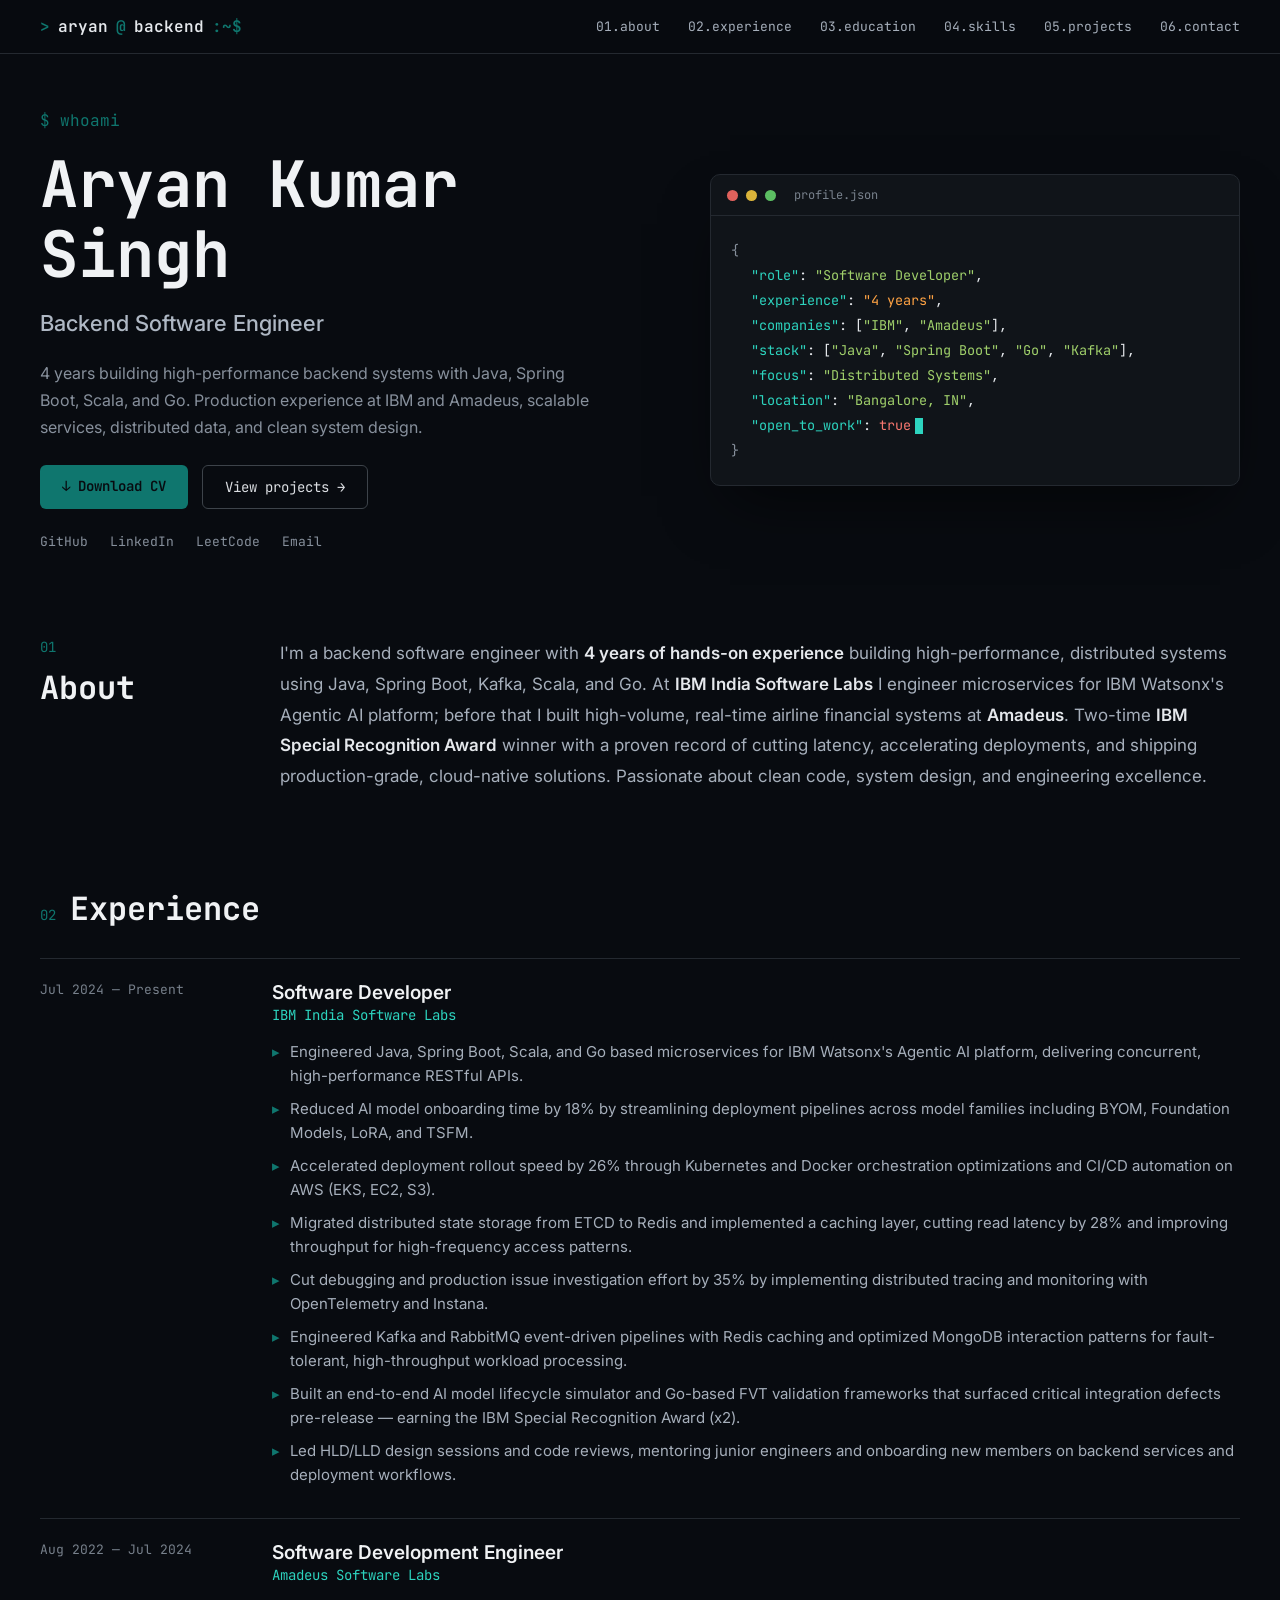
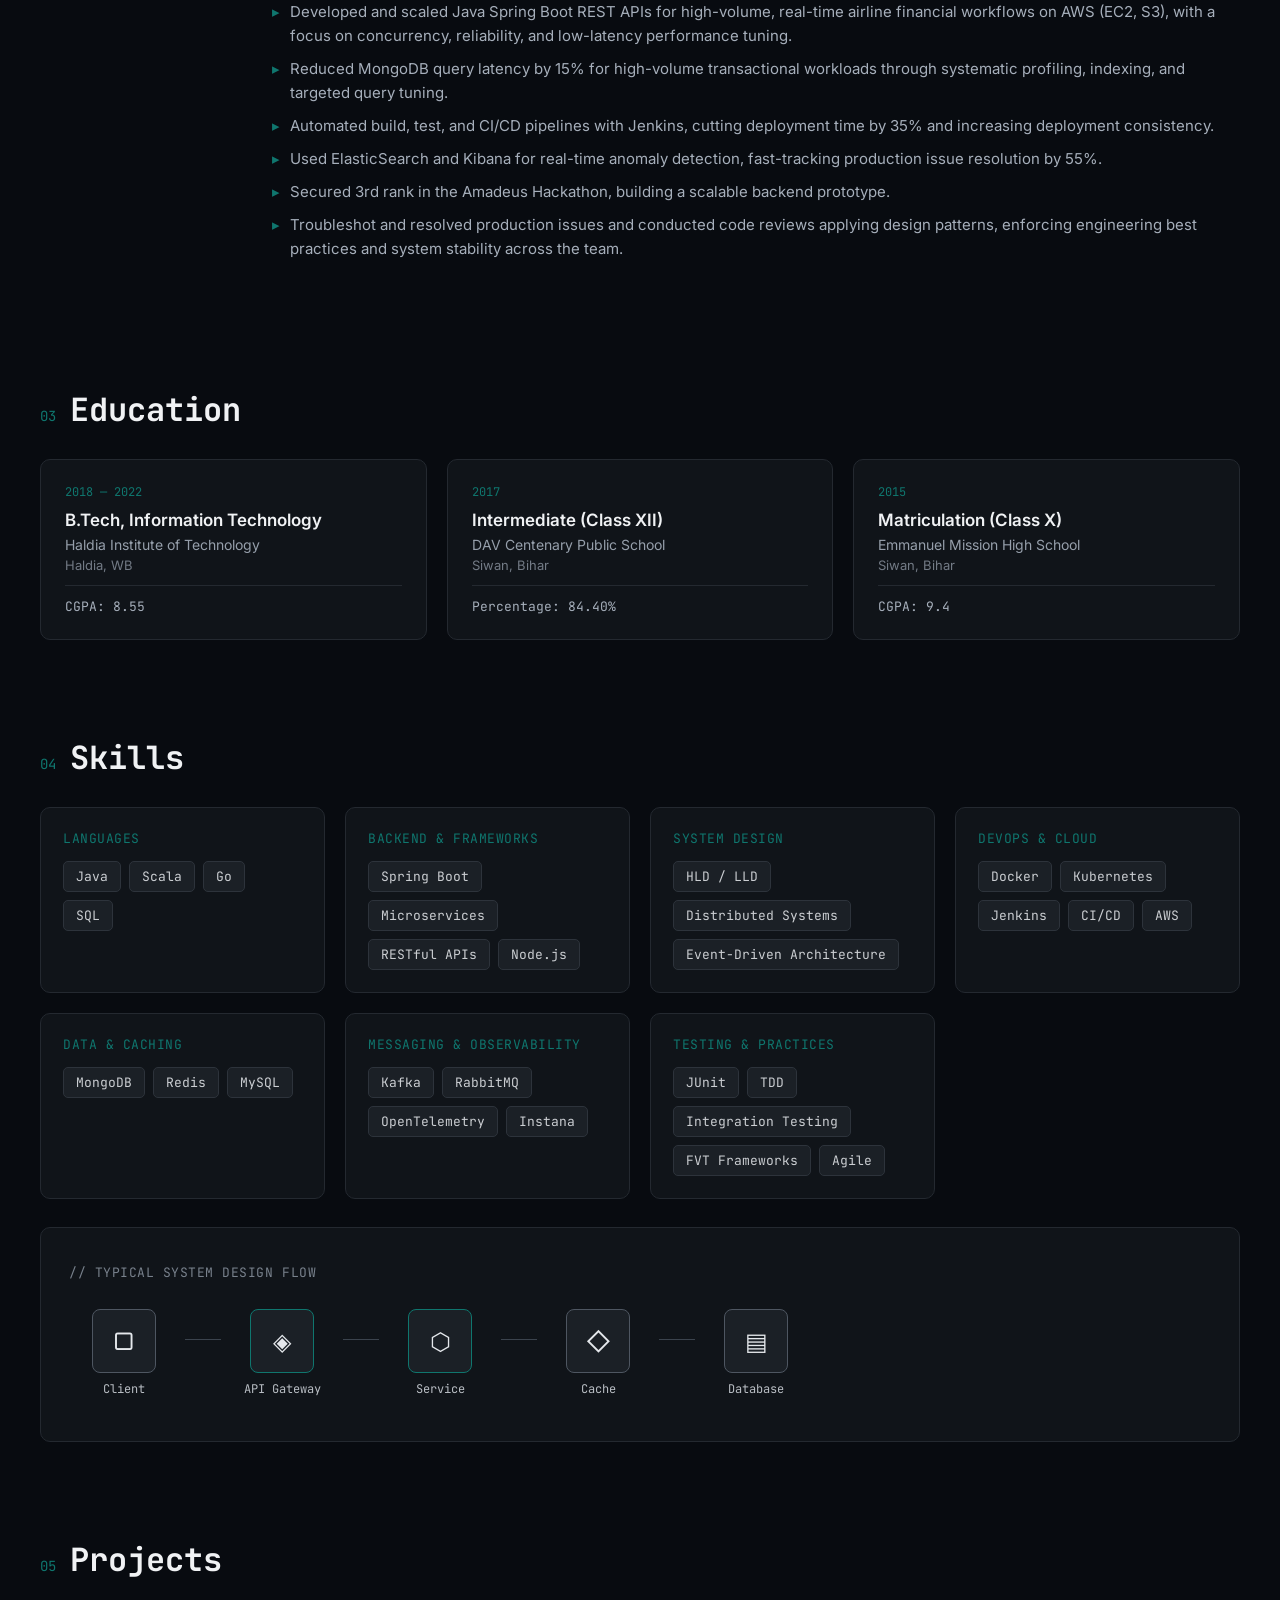
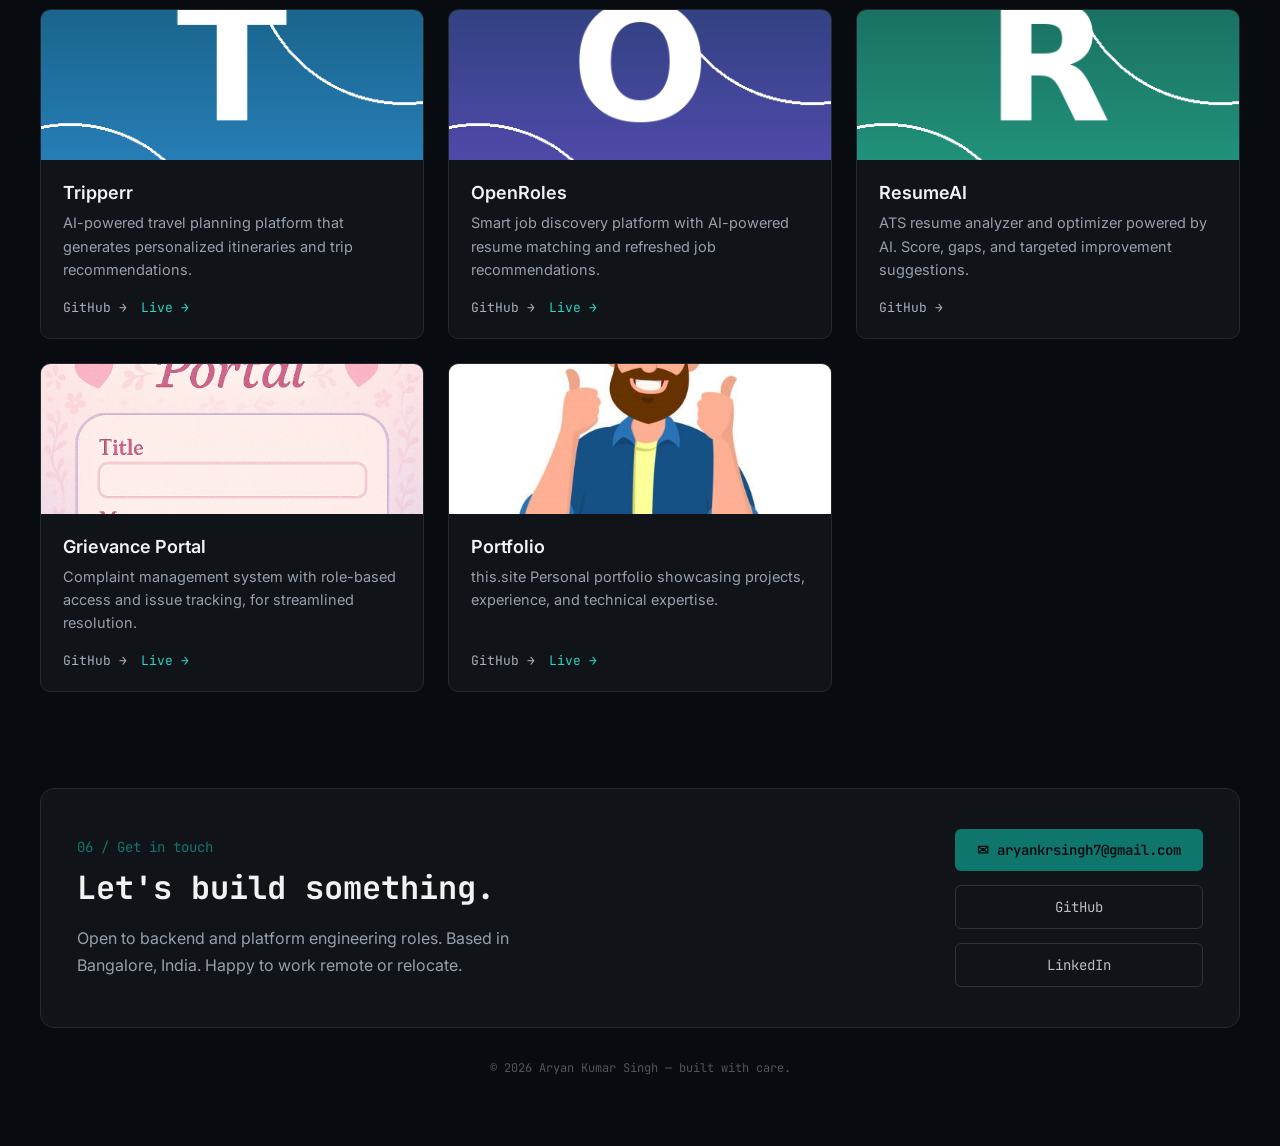
==== index.html @ 0e488a85 "fixes" ====
<!DOCTYPE html>
<html lang="en">

<head>
    <meta charset="UTF-8">
    <meta name="viewport" content="width=device-width, initial-scale=1.0">
    <title>Aryan Kumar Singh — Backend Software Engineer | Java, Go, Spring Boot | Bangalore</title>
    <meta name="description"
        content="Aryan Kumar Singh — Backend Software Engineer at IBM India Software Labs (ex-Amadeus), Bangalore. 4 years of experience building scalable microservices and distributed systems with Java, Spring Boot, Scala, Go, Kubernetes, AWS, Kafka, Redis and MongoDB.">
    <meta name="keywords"
        content="Aryan Kumar Singh, Aryan Singh, Backend Engineer, Software Developer, Java Developer, Spring Boot, Go, Scala, Microservices, Distributed Systems, Kubernetes, Docker, AWS, Kafka, Redis, MongoDB, System Design, IBM, Amadeus, Bangalore, India">
    <meta name="author" content="Aryan Kumar Singh">
    <meta name="robots" content="index, follow">
    <link rel="canonical" href="https://fiercearyan.github.io/Portfolio/">

    <!-- Open Graph -->
    <meta property="og:type" content="profile">
    <meta property="og:title" content="Aryan Kumar Singh — Backend Software Engineer">
    <meta property="og:description"
        content="Backend Engineer at IBM ISL (ex-Amadeus) • Java • Go • Spring Boot • Distributed Systems • Building scalable backend & AI-powered products.">
    <meta property="og:url" content="https://fiercearyan.github.io/Portfolio/">
    <meta property="og:image" content="https://fiercearyan.github.io/Portfolio/assets/img/profile-photo.jpg">
    <meta property="og:site_name" content="Aryan Kumar Singh — Portfolio">

    <!-- Twitter Card -->
    <meta name="twitter:card" content="summary">
    <meta name="twitter:title" content="Aryan Kumar Singh — Backend Software Engineer">
    <meta name="twitter:description"
        content="Backend Engineer at IBM ISL (ex-Amadeus) • Java • Go • Spring Boot • Distributed Systems.">
    <meta name="twitter:image" content="https://fiercearyan.github.io/Portfolio/assets/img/profile-photo.jpg">

    <!-- Structured data for recruiters / search engines -->
    <script type="application/ld+json">
    {
      "@context": "https://schema.org",
      "@type": "Person",
      "name": "Aryan Kumar Singh",
      "alternateName": "Aryan Singh",
      "url": "https://fiercearyan.github.io/Portfolio/",
      "image": "https://fiercearyan.github.io/Portfolio/assets/img/profile-photo.jpg",
      "jobTitle": "Software Developer",
      "worksFor": {
        "@type": "Organization",
        "name": "IBM India Software Labs"
      },
      "alumniOf": {
        "@type": "CollegeOrUniversity",
        "name": "Haldia Institute of Technology"
      },
      "email": "mailto:aryankrsingh7@gmail.com",
      "address": {
        "@type": "PostalAddress",
        "addressLocality": "Bangalore",
        "addressCountry": "IN"
      },
      "sameAs": [
        "https://www.linkedin.com/in/aryan-singh07/",
        "https://github.com/fiercearyan",
        "https://leetcode.com/fierce/"
      ],
      "knowsAbout": ["Java", "Spring Boot", "Scala", "Go", "Microservices", "Distributed Systems", "Kubernetes", "Docker", "AWS", "Kafka", "RabbitMQ", "Redis", "MongoDB", "System Design", "CI/CD"]
    }
    </script>

    <link rel="preconnect" href="https://fonts.googleapis.com">
    <link rel="preconnect" href="https://fonts.gstatic.com" crossorigin>
    <link href="https://fonts.googleapis.com/css2?family=JetBrains+Mono:wght@400;500;600;700&family=Inter:wght@400;500;600;700&display=swap"
        rel="stylesheet">
    <link rel="stylesheet" href="assets/css/style.css">
</head>

<body>

    <!-- NAV -->
    <nav class="nav">
        <div class="nav-logo"><span>&gt;</span>aryan<span>@</span>backend<span>:~$</span></div>
        <div class="nav-links">
            <a href="#about">01.about</a>
            <a href="#experience">02.experience</a>
            <a href="#education">03.education</a>
            <a href="#skills">04.skills</a>
            <a href="#projects">05.projects</a>
            <a href="#contact">06.contact</a>
        </div>
    </nav>

    <!-- HERO -->
    <section class="hero" id="home">
        <div class="hero-left">
            <div class="hero-prompt">$ whoami</div>
            <h1>Aryan Kumar<br>Singh</h1>
            <div class="hero-role">Backend Software Engineer</div>
            <p class="hero-blurb">
                4 years building high-performance backend systems with Java, Spring Boot, Scala, and Go.
                Production experience at IBM and Amadeus, scalable services, distributed data, and clean
                system design.
            </p>
            <div class="hero-btns">
                <a class="btn-primary" href="Aryan_Kumar_Singh_Resume.pdf" target="_blank" rel="noopener">↓ Download CV</a>
                <a class="btn-ghost" href="#projects">View projects →</a>
            </div>
            <div class="hero-socials">
                <a href="https://github.com/fiercearyan" target="_blank" rel="noopener">GitHub</a>
                <a href="https://www.linkedin.com/in/aryan-singh07/" target="_blank" rel="noopener">LinkedIn</a>
                <a href="https://leetcode.com/fierce/" target="_blank" rel="noopener">LeetCode</a>
                <a href="mailto:aryankrsingh7@gmail.com">Email</a>
            </div>
        </div>

        <div class="hero-right">
            <div class="term">
                <div class="term-bar">
                    <div class="term-dot r"></div>
                    <div class="term-dot y"></div>
                    <div class="term-dot g"></div>
                    <div class="term-file">profile.json</div>
                </div>
                <div class="term-body">
                    <div><span class="pc">{</span></div>
                    <div class="ind"><span class="pk">"role"</span>: <span class="pv">"Software Developer"</span>,</div>
                    <div class="ind"><span class="pk">"experience"</span>: <span class="pn">"4 years"</span>,</div>
                    <div class="ind"><span class="pk">"companies"</span>: [<span class="pv">"IBM"</span>, <span class="pv">"Amadeus"</span>],</div>
                    <div class="ind"><span class="pk">"stack"</span>: [<span class="pv">"Java"</span>, <span class="pv">"Spring Boot"</span>, <span class="pv">"Go"</span>, <span class="pv">"Kafka"</span>],</div>
                    <div class="ind"><span class="pk">"focus"</span>: <span class="pv">"Distributed Systems"</span>,</div>
                    <div class="ind"><span class="pk">"location"</span>: <span class="pv">"Bangalore, IN"</span>,</div>
                    <div class="ind"><span class="pk">"open_to_work"</span>: <span class="pb">true</span><span class="cursor"></span></div>
                    <div><span class="pc">}</span></div>
                </div>
            </div>
        </div>
    </section>

    <!-- ABOUT -->
    <section class="section about-wrap" id="about">
        <div class="about-label">
            <span class="section-num">01</span>
            <h2 class="section-title">About</h2>
        </div>
        <div class="about-body">
            <p>
                I'm a backend software engineer with <strong>4 years of hands-on experience</strong> building
                high-performance, distributed systems using Java, Spring Boot, Kafka, Scala, and Go. At
                <strong>IBM India Software Labs</strong> I engineer microservices for IBM Watsonx's Agentic AI
                platform; before that I built high-volume, real-time airline financial systems at
                <strong>Amadeus</strong>. Two-time <strong>IBM Special Recognition Award</strong> winner with a
                proven record of cutting latency, accelerating deployments, and shipping production-grade,
                cloud-native solutions. Passionate about clean code, system design, and engineering excellence.
            </p>
        </div>
    </section>

    <!-- EXPERIENCE -->
    <section class="section" id="experience">
        <div class="section-head">
            <div class="section-num">02</div>
            <h2 class="section-title">Experience</h2>
        </div>
        <div>
            <div class="job">
                <div class="job-period">Jul 2024 — Present</div>
                <div class="job-main">
                    <div class="job-role">Software Developer</div>
                    <div class="job-company">IBM India Software Labs</div>
                    <div class="job-bullet"><span class="tick">▸</span><span>Engineered Java, Spring Boot, Scala, and Go based microservices for IBM Watsonx's Agentic AI platform, delivering concurrent, high-performance RESTful APIs.</span></div>
                    <div class="job-bullet"><span class="tick">▸</span><span>Reduced AI model onboarding time by 18% by streamlining deployment pipelines across model families including BYOM, Foundation Models, LoRA, and TSFM.</span></div>
                    <div class="job-bullet"><span class="tick">▸</span><span>Accelerated deployment rollout speed by 26% through Kubernetes and Docker orchestration optimizations and CI/CD automation on AWS (EKS, EC2, S3).</span></div>
                    <div class="job-bullet"><span class="tick">▸</span><span>Migrated distributed state storage from ETCD to Redis and implemented a caching layer, cutting read latency by 28% and improving throughput for high-frequency access patterns.</span></div>
                    <div class="job-bullet"><span class="tick">▸</span><span>Cut debugging and production issue investigation effort by 35% by implementing distributed tracing and monitoring with OpenTelemetry and Instana.</span></div>
                    <div class="job-bullet"><span class="tick">▸</span><span>Engineered Kafka and RabbitMQ event-driven pipelines with Redis caching and optimized MongoDB interaction patterns for fault-tolerant, high-throughput workload processing.</span></div>
                    <div class="job-bullet"><span class="tick">▸</span><span>Built an end-to-end AI model lifecycle simulator and Go-based FVT validation frameworks that surfaced critical integration defects pre-release — earning the IBM Special Recognition Award (x2).</span></div>
                    <div class="job-bullet"><span class="tick">▸</span><span>Led HLD/LLD design sessions and code reviews, mentoring junior engineers and onboarding new members on backend services and deployment workflows.</span></div>
                </div>
            </div>
            <div class="job">
                <div class="job-period">Aug 2022 — Jul 2024</div>
                <div class="job-main">
                    <div class="job-role">Software Development Engineer</div>
                    <div class="job-company">Amadeus Software Labs</div>
                    <div class="job-bullet"><span class="tick">▸</span><span>Developed and scaled Java Spring Boot REST APIs for high-volume, real-time airline financial workflows on AWS (EC2, S3), with a focus on concurrency, reliability, and low-latency performance tuning.</span></div>
                    <div class="job-bullet"><span class="tick">▸</span><span>Reduced MongoDB query latency by 15% for high-volume transactional workloads through systematic profiling, indexing, and targeted query tuning.</span></div>
                    <div class="job-bullet"><span class="tick">▸</span><span>Automated build, test, and CI/CD pipelines with Jenkins, cutting deployment time by 35% and increasing deployment consistency.</span></div>
                    <div class="job-bullet"><span class="tick">▸</span><span>Used ElasticSearch and Kibana for real-time anomaly detection, fast-tracking production issue resolution by 55%.</span></div>
                    <div class="job-bullet"><span class="tick">▸</span><span>Secured 3rd rank in the Amadeus Hackathon, building a scalable backend prototype.</span></div>
                    <div class="job-bullet"><span class="tick">▸</span><span>Troubleshot and resolved production issues and conducted code reviews applying design patterns, enforcing engineering best practices and system stability across the team.</span></div>
                </div>
            </div>
        </div>
    </section>

    <!-- EDUCATION -->
    <section class="section" id="education">
        <div class="section-head">
            <div class="section-num">03</div>
            <h2 class="section-title">Education</h2>
        </div>
        <div class="edu-grid">
            <div class="edu-card">
                <div class="edu-period">2018 — 2022</div>
                <div class="edu-degree">B.Tech, Information Technology</div>
                <div class="edu-school">Haldia Institute of Technology</div>
                <div class="edu-loc">Haldia, WB</div>
                <div class="edu-detail">CGPA: 8.55</div>
            </div>
            <div class="edu-card">
                <div class="edu-period">2017</div>
                <div class="edu-degree">Intermediate (Class XII)</div>
                <div class="edu-school">DAV Centenary Public School</div>
                <div class="edu-loc">Siwan, Bihar</div>
                <div class="edu-detail">Percentage: 84.40%</div>
            </div>
            <div class="edu-card">
                <div class="edu-period">2015</div>
                <div class="edu-degree">Matriculation (Class X)</div>
                <div class="edu-school">Emmanuel Mission High School</div>
                <div class="edu-loc">Siwan, Bihar</div>
                <div class="edu-detail">CGPA: 9.4</div>
            </div>
        </div>
    </section>

    <!-- SKILLS -->
    <section class="section" id="skills">
        <div class="section-head">
            <div class="section-num">04</div>
            <h2 class="section-title">Skills</h2>
        </div>

        <div class="skill-grid">
            <div class="skill-card">
                <div class="skill-name">Languages</div>
                <div class="skill-chips">
                    <div class="chip">Java</div>
                    <div class="chip">Scala</div>
                    <div class="chip">Go</div>
                    <div class="chip">SQL</div>
                </div>
            </div>
            <div class="skill-card">
                <div class="skill-name">Backend & Frameworks</div>
                <div class="skill-chips">
                    <div class="chip">Spring Boot</div>
                    <div class="chip">Microservices</div>
                    <div class="chip">RESTful APIs</div>
                    <div class="chip">Node.js</div>
                </div>
            </div>
            <div class="skill-card">
                <div class="skill-name">System Design</div>
                <div class="skill-chips">
                    <div class="chip">HLD / LLD</div>
                    <div class="chip">Distributed Systems</div>
                    <div class="chip">Event-Driven Architecture</div>
                </div>
            </div>
            <div class="skill-card">
                <div class="skill-name">DevOps & Cloud</div>
                <div class="skill-chips">
                    <div class="chip">Docker</div>
                    <div class="chip">Kubernetes</div>
                    <div class="chip">Jenkins</div>
                    <div class="chip">CI/CD</div>
                    <div class="chip">AWS</div>
                </div>
            </div>
            <div class="skill-card">
                <div class="skill-name">Data & Caching</div>
                <div class="skill-chips">
                    <div class="chip">MongoDB</div>
                    <div class="chip">Redis</div>
                    <div class="chip">MySQL</div>
                </div>
            </div>
            <div class="skill-card">
                <div class="skill-name">Messaging & Observability</div>
                <div class="skill-chips">
                    <div class="chip">Kafka</div>
                    <div class="chip">RabbitMQ</div>
                    <div class="chip">OpenTelemetry</div>
                    <div class="chip">Instana</div>
                </div>
            </div>
            <div class="skill-card">
                <div class="skill-name">Testing & Practices</div>
                <div class="skill-chips">
                    <div class="chip">JUnit</div>
                    <div class="chip">TDD</div>
                    <div class="chip">Integration Testing</div>
                    <div class="chip">FVT Frameworks</div>
                    <div class="chip">Agile</div>
                </div>
            </div>
        </div>

        <div class="arch">
            <div class="arch-label">// typical system design flow</div>
            <div class="arch-flow">
                <div class="arch-node-wrap">
                    <div class="arch-node">
                        <div class="arch-icon">▢</div>
                        <div class="arch-node-label">Client</div>
                    </div>
                    <div class="arch-line"></div>
                </div>
                <div class="arch-node-wrap">
                    <div class="arch-node">
                        <div class="arch-icon hot">◈</div>
                        <div class="arch-node-label">API Gateway</div>
                    </div>
                    <div class="arch-line"></div>
                </div>
                <div class="arch-node-wrap">
                    <div class="arch-node">
                        <div class="arch-icon hot">⬡</div>
                        <div class="arch-node-label">Service</div>
                    </div>
                    <div class="arch-line"></div>
                </div>
                <div class="arch-node-wrap">
                    <div class="arch-node">
                        <div class="arch-icon">◇</div>
                        <div class="arch-node-label">Cache</div>
                    </div>
                    <div class="arch-line"></div>
                </div>
                <div class="arch-node-wrap">
                    <div class="arch-node">
                        <div class="arch-icon">▤</div>
                        <div class="arch-node-label">Database</div>
                    </div>
                </div>
            </div>
        </div>
    </section>

    <!-- PROJECTS -->
    <section class="section" id="projects">
        <div class="section-head">
            <div class="section-num">05</div>
            <h2 class="section-title">Projects</h2>
        </div>
        <div class="proj-grid">
            <div class="proj-card">
                <img class="proj-img" src="assets/img/tripperr.png" alt="Tripperr — AI-powered travel planner">
                <div class="proj-body">
                    <div class="proj-name">Tripperr</div>
                    <div class="proj-desc">AI-powered travel planning platform that generates personalized itineraries and trip recommendations.</div>
                    <div class="proj-links">
                        <a class="gh" href="https://github.com/Trip-perr/tripperr-backend" target="_blank" rel="noopener">GitHub →</a>
                        <a class="lv" href="https://www.tripperr.in" target="_blank" rel="noopener">Live →</a>
                    </div>
                </div>
            </div>
            <div class="proj-card">
                <img class="proj-img" src="assets/img/openroles.png" alt="OpenRoles — smart job discovery platform">
                <div class="proj-body">
                    <div class="proj-name">OpenRoles</div>
                    <div class="proj-desc">Smart job discovery platform with AI-powered resume matching and refreshed job recommendations.</div>
                    <div class="proj-links">
                        <a class="gh" href="https://github.com/fiercearyan/RefreshedJobs" target="_blank" rel="noopener">GitHub →</a>
                        <a class="lv" href="https://refreshed-jobs.vercel.app/" target="_blank" rel="noopener">Live →</a>
                    </div>
                </div>
            </div>
            <div class="proj-card">
                <img class="proj-img" src="assets/img/resumeai.png" alt="ResumeAI — ATS resume analyzer">
                <div class="proj-body">
                    <div class="proj-name">ResumeAI</div>
                    <div class="proj-desc">ATS resume analyzer and optimizer powered by AI. Score, gaps, and targeted improvement suggestions.</div>
                    <div class="proj-links">
                        <a class="gh" href="https://github.com/fiercearyan/ResumeAI" target="_blank" rel="noopener">GitHub →</a>
                    </div>
                </div>
            </div>
            <div class="proj-card">
                <img class="proj-img" src="assets/img/gp.png" alt="Grievance Portal — complaint management system">
                <div class="proj-body">
                    <div class="proj-name">Grievance Portal</div>
                    <div class="proj-desc">Complaint management system with role-based access and issue tracking, for streamlined resolution.</div>
                    <div class="proj-links">
                        <a class="gh" href="https://github.com/fiercearyan/grievance-portal" target="_blank" rel="noopener">GitHub →</a>
                        <a class="lv" href="https://fiercearyan.github.io/grievance-portal/" target="_blank" rel="noopener">Live →</a>
                    </div>
                </div>
            </div>
            <div class="proj-card">
                <img class="proj-img" src="assets/img/man.jpg" alt="Portfolio website of Aryan Kumar Singh">
                <div class="proj-body">
                    <div class="proj-name">Portfolio</div>
                    <div class="proj-desc">this.site Personal portfolio showcasing projects, experience, and technical expertise.</div>
                    <div class="proj-links">
                        <a class="gh" href="https://github.com/fiercearyan/Portfolio" target="_blank" rel="noopener">GitHub →</a>
                        <a class="lv" href="https://fiercearyan.github.io/Portfolio/" target="_blank" rel="noopener">Live →</a>
                    </div>
                </div>
            </div>
        </div>
    </section>

    <!-- CONTACT -->
    <section class="section" id="contact" style="padding-bottom: 70px;">
        <div class="contact-card">
            <div class="contact-left">
                <div class="contact-kicker">06 / Get in touch</div>
                <h2 class="contact-title">Let's build something.</h2>
                <p class="contact-blurb">Open to backend and platform engineering roles. Based in Bangalore,
                    India. Happy to work remote or relocate.</p>
            </div>
            <div class="contact-actions">
                <button class="btn-primary" id="copy-email" type="button">✉ aryankrsingh7@gmail.com</button>
                <a href="https://github.com/fiercearyan" target="_blank" rel="noopener">GitHub</a>
                <a href="https://www.linkedin.com/in/aryan-singh07/" target="_blank" rel="noopener">LinkedIn</a>
            </div>
        </div>
        <div class="footer">© 2026 Aryan Kumar Singh — built with care.</div>
    </section>

    <script src="assets/js/script.js"></script>
</body>

</html>
---- assets/css/style.css ----
/* ============================================================
   Aryan Kumar Singh — Portfolio
   Terminal-inspired dark theme (converted from Claude Design)
   ============================================================ */

:root {
  --accent: #0f766e;
  --accent-bright: #2dd4bf;
  --accent-dim: #0d3d38;
  --bg: oklch(15% 0.012 255);
  --bg-card: oklch(19% 0.012 255);
  --bg-chip: oklch(24% 0.014 255);
  --border: oklch(28% 0.014 255);
  --border-light: oklch(32% 0.016 255);
  --text-hi: oklch(96% 0.004 255);
  --text: oklch(93% 0.006 255);
  --text-mid: oklch(75% 0.02 255);
  --text-low: oklch(65% 0.02 255);
  --text-dim: oklch(60% 0.02 255);
  --mono: 'JetBrains Mono', monospace;
  --sans: 'Inter', sans-serif;
}

* { box-sizing: border-box; }

html { scroll-behavior: smooth; }

body {
  margin: 0;
  background: var(--bg);
  color: var(--text);
  font-family: var(--sans);
  min-height: 100vh;
}

::selection { background: oklch(70% 0.02 255 / 0.3); color: oklch(97% 0.01 255); }

@keyframes blink { 0%, 49% { opacity: 1; } 50%, 100% { opacity: 0; } }
@keyframes fadeUp { from { opacity: 0; transform: translateY(14px); } to { opacity: 1; transform: translateY(0); } }

a { color: inherit; }

/* ---------- NAV ---------- */
.nav {
  position: sticky; top: 0; z-index: 50;
  display: flex; align-items: center; justify-content: space-between;
  padding: 16px 40px;
  background: oklch(15% 0.012 255 / 0.85);
  backdrop-filter: blur(10px);
  border-bottom: 1px solid var(--border);
  flex-wrap: wrap; gap: 12px;
}
.nav-logo {
  font-family: var(--mono); font-size: 16px; font-weight: 600;
  color: var(--text); display: flex; align-items: center; gap: 8px;
}
.nav-logo span { color: var(--accent); }
.nav-links { display: flex; gap: 28px; flex-wrap: wrap; font-family: var(--mono); font-size: 13px; }
.nav-links a { color: var(--text-mid); text-decoration: none; transition: color 0.15s; }
.nav-links a:hover { color: var(--accent-bright); }
/* ---------- LAYOUT ---------- */
.section { max-width: 1280px; margin: 0 auto; padding: 48px 40px; }
.section-head { display: flex; align-items: baseline; gap: 14px; margin-bottom: 28px; }
.section-num { font-family: var(--mono); color: var(--accent); font-size: 14px; }
.section-title { font-family: var(--mono); font-size: 32px; margin: 0; color: var(--text-hi); }

/* ---------- HERO ---------- */
.hero {
  display: flex; align-items: center;
  padding: 56px 40px 40px 40px; max-width: 1280px; margin: 0 auto;
  gap: 40px; flex-wrap: wrap;
}
.hero-left { flex: 1 1 520px; min-width: 320px; }
.hero-prompt { font-family: var(--mono); color: var(--accent); font-size: 16px; margin-bottom: 18px; }
.hero h1 {
  font-family: var(--mono); font-size: clamp(36px, 5vw, 64px);
  font-weight: 700; line-height: 1.1; margin: 0 0 20px 0; color: var(--text-hi);
}
.hero-role { font-size: 22px; color: oklch(78% 0.02 255); margin-bottom: 24px; font-weight: 500; }
.hero-blurb { font-size: 16px; line-height: 1.7; color: var(--text-low); max-width: 560px; margin: 0 0 24px 0; }
.hero-btns { display: flex; gap: 14px; flex-wrap: wrap; }
.btn-primary {
  font-family: var(--mono); font-size: 14px;
  background: var(--accent); color: var(--bg);
  padding: 12px 22px; border-radius: 6px; text-decoration: none; font-weight: 600;
  border: none; cursor: pointer; transition: background 0.15s;
}
.btn-primary:hover { background: var(--accent-bright); }
.btn-ghost {
  font-family: var(--mono); font-size: 14px;
  border: 1px solid oklch(38% 0.014 255); color: oklch(90% 0.006 255);
  padding: 12px 22px; border-radius: 6px; text-decoration: none;
  transition: border-color 0.15s, color 0.15s;
}
.btn-ghost:hover { border-color: var(--accent); color: var(--accent-bright); }
.hero-socials { display: flex; gap: 22px; margin-top: 24px; font-family: var(--mono); font-size: 13px; }
.hero-socials a { color: var(--text-low); text-decoration: none; transition: color 0.15s; }
.hero-socials a:hover { color: var(--accent-bright); }

/* terminal card */
.hero-right { flex: 1 1 420px; min-width: 320px; }
.term {
  background: var(--bg-card); border: 1px solid var(--border);
  border-radius: 10px; overflow: hidden;
  box-shadow: 0 30px 60px -20px oklch(0% 0 0 / 0.6);
}
.term-bar {
  display: flex; align-items: center; gap: 8px;
  padding: 12px 16px; border-bottom: 1px solid var(--border);
}
.term-dot { width: 11px; height: 11px; border-radius: 50%; }
.term-dot.r { background: oklch(65% 0.16 25); }
.term-dot.y { background: oklch(78% 0.14 90); }
.term-dot.g { background: oklch(72% 0.16 145); }
.term-file { margin-left: 10px; font-family: var(--mono); font-size: 12px; color: var(--text-dim); }
.term-body { padding: 22px 20px; font-family: var(--mono); font-size: 13.5px; line-height: 1.85; }
.term-body .ind { padding-left: 20px; }
.term-body .pk { color: var(--accent-bright); }
.term-body .pv { color: oklch(80% 0.14 130); }
.term-body .pn { color: oklch(80% 0.16 60); }
.term-body .pb { color: oklch(72% 0.16 25); }
.term-body .pc { color: var(--text-low); }
.cursor {
  display: inline-block; width: 8px; height: 16px;
  background: var(--accent-bright); margin-left: 4px; vertical-align: middle;
  animation: blink 1s step-end infinite;
}

/* ---------- ABOUT ---------- */
.about-wrap { display: flex; gap: 40px; flex-wrap: wrap; align-items: flex-start; }
.about-label { flex: 0 0 200px; }
.about-label .section-num { margin-bottom: 10px; display: block; }
.about-body { flex: 1 1 560px; display: flex; gap: 36px; flex-wrap: wrap; }
.about-body p { font-size: 17px; line-height: 1.8; color: var(--text-mid); margin: 0; flex: 1 1 320px; min-width: 280px; }
.about-body strong { color: var(--text); font-weight: 600; }

/* ---------- EXPERIENCE ---------- */
.job {
  display: flex; gap: 32px; padding: 22px 0;
  border-top: 1px solid var(--border); flex-wrap: wrap;
}
.job-period { flex: 0 0 200px; font-family: var(--mono); font-size: 13px; color: var(--text-dim); }
.job-main { flex: 1 1 480px; min-width: 280px; }
.job-role { font-size: 19px; font-weight: 600; color: var(--text-hi); margin-bottom: 2px; }
.job-company { font-family: var(--mono); font-size: 14px; color: var(--accent-bright); margin-bottom: 16px; }
.job-bullet { display: flex; gap: 10px; margin-bottom: 9px; font-size: 15px; line-height: 1.6; color: var(--text-mid); }
.job-bullet .tick { color: var(--accent); flex-shrink: 0; }

/* ---------- EDUCATION ---------- */
.edu-grid { display: grid; grid-template-columns: repeat(auto-fit, minmax(260px, 1fr)); gap: 20px; }
.edu-card { background: var(--bg-card); border: 1px solid var(--border); border-radius: 10px; padding: 24px; }
.edu-period { font-family: var(--mono); font-size: 12px; color: var(--accent); margin-bottom: 10px; }
.edu-degree { font-size: 17px; font-weight: 600; color: var(--text-hi); margin-bottom: 6px; }
.edu-school { font-size: 14px; color: oklch(70% 0.02 255); margin-bottom: 4px; }
.edu-loc { font-size: 13px; color: oklch(58% 0.02 255); margin-bottom: 12px; }
.edu-detail {
  font-family: var(--mono); font-size: 13px; color: var(--text-mid);
  border-top: 1px solid var(--border); padding-top: 12px;
}

/* ---------- SKILLS ---------- */
.skill-grid { display: grid; grid-template-columns: repeat(auto-fit, minmax(260px, 1fr)); gap: 20px; margin-bottom: 28px; }
.skill-card { background: var(--bg-card); border: 1px solid var(--border); border-radius: 10px; padding: 22px; }
.skill-name {
  font-family: var(--mono); font-size: 13px; color: var(--accent);
  margin-bottom: 14px; text-transform: uppercase; letter-spacing: 0.04em;
}
.skill-chips { display: flex; flex-wrap: wrap; gap: 8px; }
.chip {
  font-family: var(--mono); font-size: 13px; color: oklch(85% 0.006 255);
  background: var(--bg-chip); border: 1px solid var(--border-light);
  padding: 6px 12px; border-radius: 5px;
}

/* architecture flow */
.arch { background: var(--bg-card); border: 1px solid var(--border); border-radius: 10px; padding: 36px 28px; }
.arch-label {
  font-family: var(--mono); font-size: 13px; color: var(--text-dim);
  margin-bottom: 28px; text-transform: uppercase; letter-spacing: 0.04em;
}
.arch-flow { display: flex; align-items: center; gap: 0; overflow-x: auto; padding-bottom: 8px; }
.arch-node-wrap { display: flex; align-items: center; flex-shrink: 0; }
.arch-node { display: flex; flex-direction: column; align-items: center; gap: 8px; min-width: 110px; }
.arch-icon {
  width: 64px; height: 64px; border-radius: 8px;
  background: var(--bg-chip); border: 1.5px solid oklch(45% 0.02 255);
  display: flex; align-items: center; justify-content: center; font-size: 24px;
}
.arch-icon.hot { border-color: var(--accent); }
.arch-node-label { font-family: var(--mono); font-size: 12px; color: oklch(80% 0.01 255); text-align: center; }
.arch-line { width: 36px; height: 1.5px; background: oklch(38% 0.02 255); margin: 0 6px 28px 6px; flex-shrink: 0; }

/* ---------- PROJECTS ---------- */
.proj-grid { display: grid; grid-template-columns: repeat(auto-fit, minmax(300px, 1fr)); gap: 24px; }
.proj-card {
  background: var(--bg-card); border: 1px solid var(--border);
  border-radius: 10px; overflow: hidden; display: flex; flex-direction: column;
  transition: border-color 0.15s, transform 0.15s;
}
.proj-card:hover { border-color: var(--accent-dim); transform: translateY(-3px); }
.proj-img { height: 150px; width: 100%; object-fit: cover; display: block; background: var(--bg-chip); }
.proj-body { padding: 22px; display: flex; flex-direction: column; flex: 1; }
.proj-name { font-size: 18px; font-weight: 600; color: var(--text-hi); margin-bottom: 8px; }
.proj-desc { font-size: 14.5px; color: oklch(70% 0.02 255); line-height: 1.6; margin-bottom: 18px; flex: 1; }
.proj-links { display: flex; gap: 14px; font-family: var(--mono); font-size: 13px; }
.proj-links a { text-decoration: none; transition: color 0.15s; }
.proj-links a.gh { color: var(--text-mid); }
.proj-links a.gh:hover { color: var(--accent-bright); }
.proj-links a.lv { color: var(--accent-bright); }
.proj-links a.lv:hover { color: oklch(80% 0.14 255); }

/* ---------- CONTACT ---------- */
.contact-card {
  background: var(--bg-card); border: 1px solid var(--border);
  border-radius: 14px; padding: 40px 36px;
  display: flex; justify-content: space-between; align-items: center;
  gap: 40px; flex-wrap: wrap;
}
.contact-left { flex: 1 1 380px; }
.contact-kicker { font-family: var(--mono); color: var(--accent); font-size: 14px; margin-bottom: 10px; }
.contact-title { font-family: var(--mono); font-size: 32px; margin: 0 0 16px 0; color: var(--text-hi); }
.contact-blurb { font-size: 16px; color: oklch(70% 0.02 255); line-height: 1.7; margin: 0; max-width: 440px; }
.contact-actions { display: flex; flex-direction: column; gap: 14px; font-family: var(--mono); font-size: 14px; }
.contact-actions .btn-primary { text-align: left; font-size: 14px; }
.contact-actions a {
  color: oklch(80% 0.01 255); text-decoration: none;
  border: 1px solid var(--border-light); padding: 12px 26px;
  border-radius: 6px; text-align: center;
  transition: border-color 0.15s, color 0.15s;
}
.contact-actions a:hover { border-color: var(--accent); color: var(--accent-bright); }

.footer {
  text-align: center; font-family: var(--mono); font-size: 12px;
  color: oklch(45% 0.014 255); margin-top: 32px;
}

/* ---------- RESPONSIVE ---------- */
@media (max-width: 720px) {
  .nav { padding: 14px 20px; }
  .nav-links { gap: 16px; }
  .section, .hero { padding-left: 20px; padding-right: 20px; }
  .section { padding-top: 36px; padding-bottom: 36px; }
  .job-period { flex-basis: auto; }
  .about-label { flex-basis: auto; }
  .contact-card { padding: 40px 24px; }
}
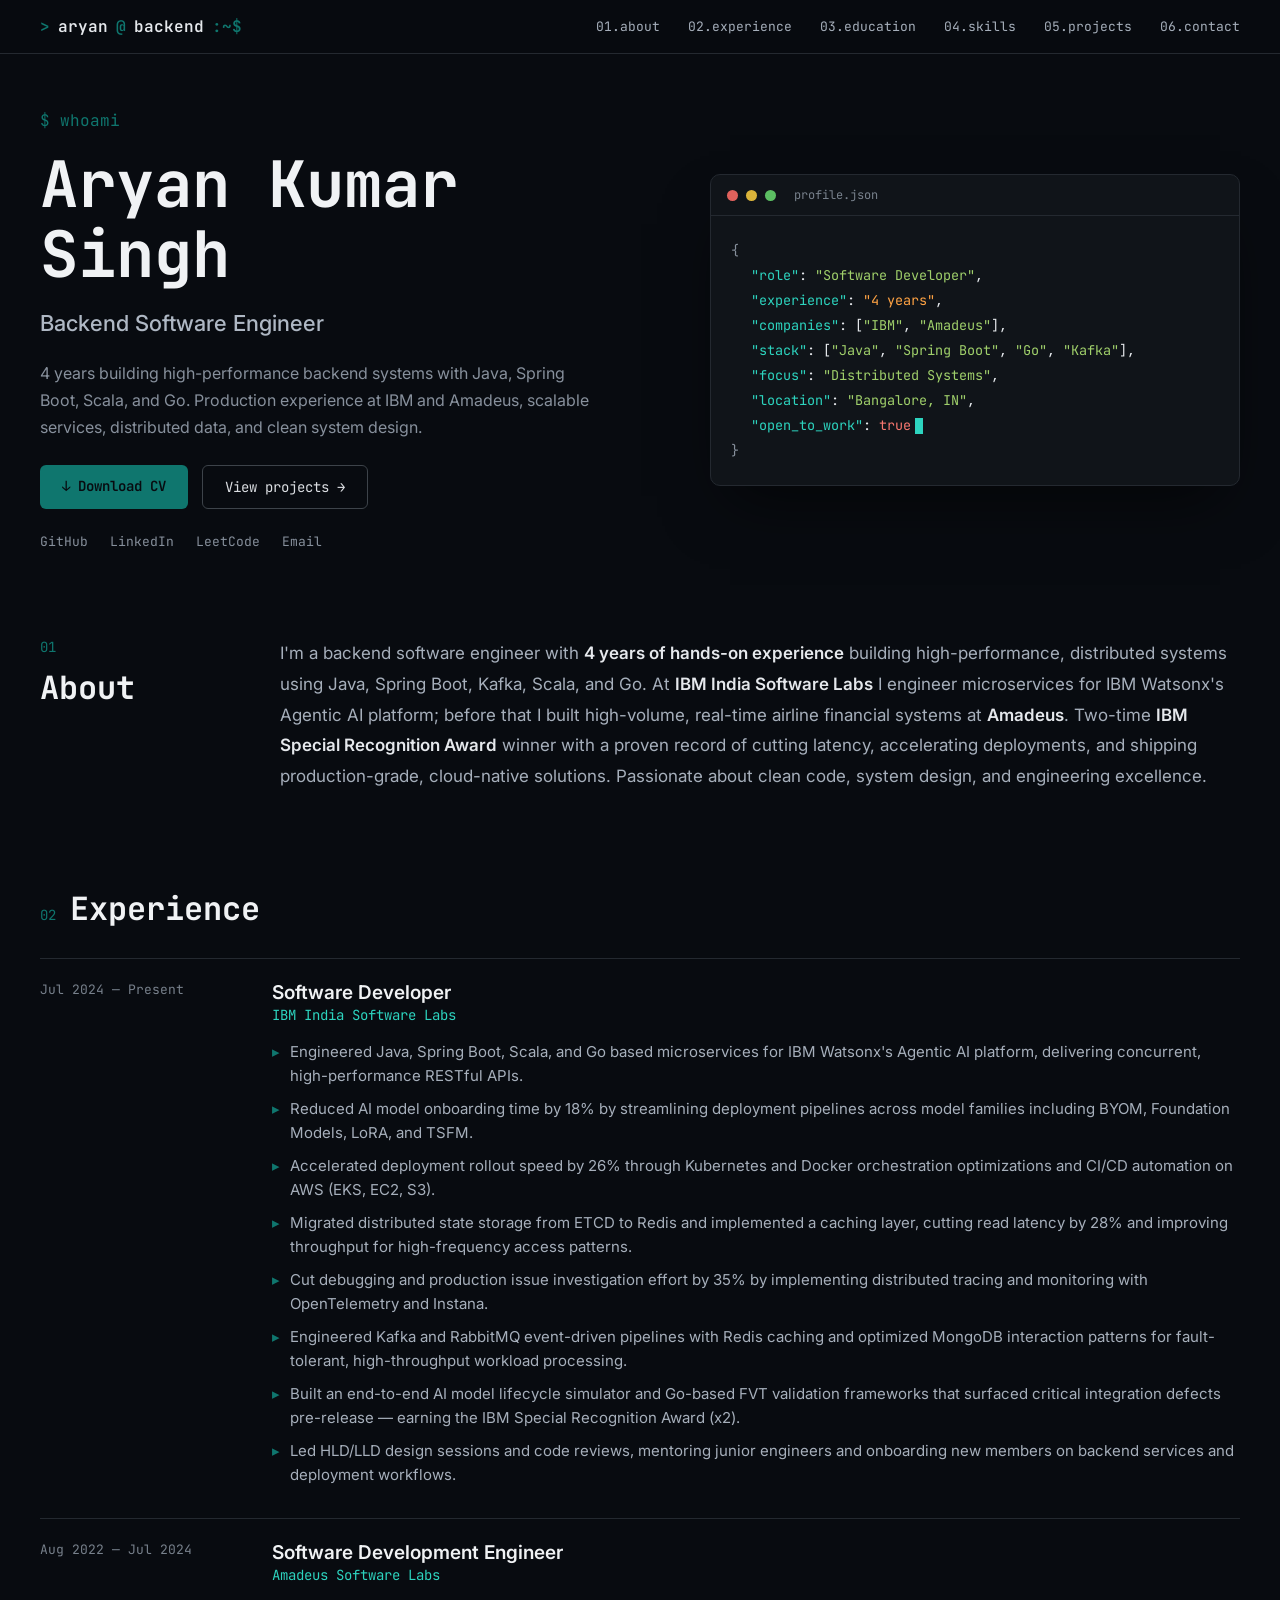
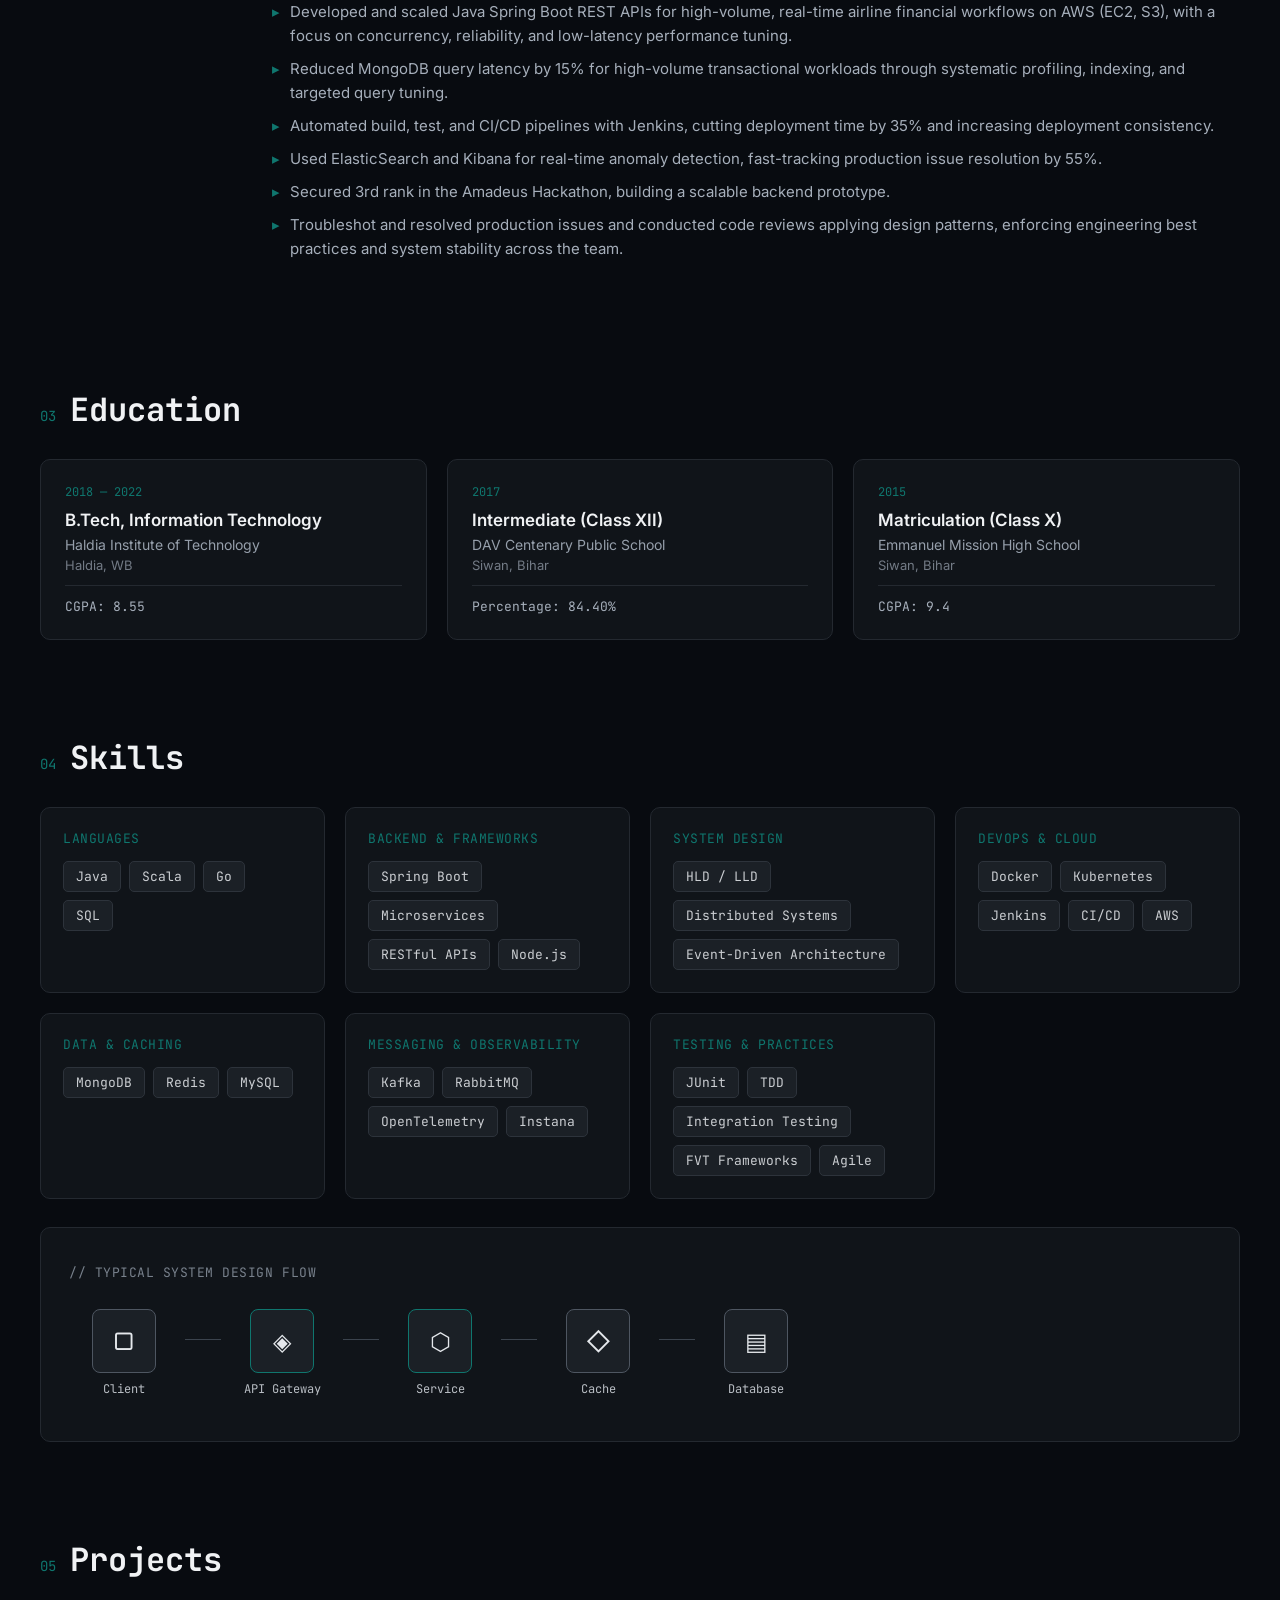
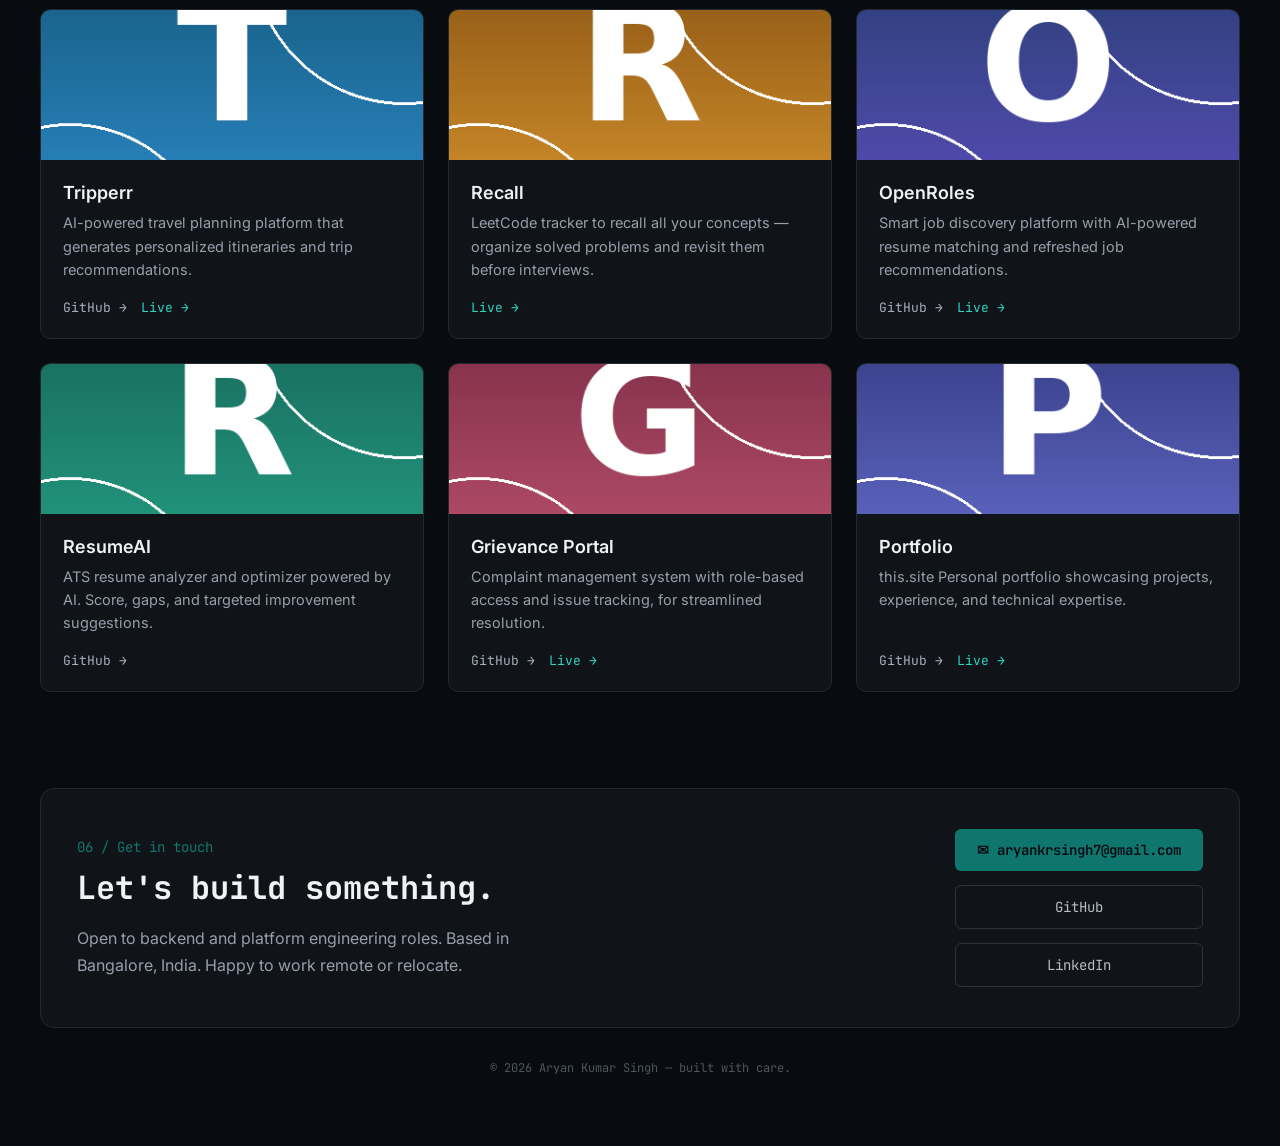
==== commit f901f1cd: "Projects: add Recall (LeetCode tracker); default branded tiles for Grievance Portal & Portfolio" ====
--- a/index.html
+++ b/index.html
@@ -351,6 +351,16 @@
                 </div>
             </div>
             <div class="proj-card">
+                <img class="proj-img" src="assets/img/recall.png" alt="Recall — LeetCode tracker">
+                <div class="proj-body">
+                    <div class="proj-name">Recall</div>
+                    <div class="proj-desc">LeetCode tracker to recall all your concepts — organize solved problems and revisit them before interviews.</div>
+                    <div class="proj-links">
+                        <a class="lv" href="https://leetcode-tracker-mauve.vercel.app/dashboard/questions" target="_blank" rel="noopener">Live →</a>
+                    </div>
+                </div>
+            </div>
+            <div class="proj-card">
                 <img class="proj-img" src="assets/img/openroles.png" alt="OpenRoles — smart job discovery platform">
                 <div class="proj-body">
                     <div class="proj-name">OpenRoles</div>
@@ -372,7 +382,7 @@
                 </div>
             </div>
             <div class="proj-card">
-                <img class="proj-img" src="assets/img/gp.png" alt="Grievance Portal — complaint management system">
+                <img class="proj-img" src="assets/img/grievance.png" alt="Grievance Portal — complaint management system">
                 <div class="proj-body">
                     <div class="proj-name">Grievance Portal</div>
                     <div class="proj-desc">Complaint management system with role-based access and issue tracking, for streamlined resolution.</div>
@@ -383,7 +393,7 @@
                 </div>
             </div>
             <div class="proj-card">
-                <img class="proj-img" src="assets/img/man.jpg" alt="Portfolio website of Aryan Kumar Singh">
+                <img class="proj-img" src="assets/img/portfolio.png" alt="Portfolio website of Aryan Kumar Singh">
                 <div class="proj-body">
                     <div class="proj-name">Portfolio</div>
                     <div class="proj-desc">this.site Personal portfolio showcasing projects, experience, and technical expertise.</div>
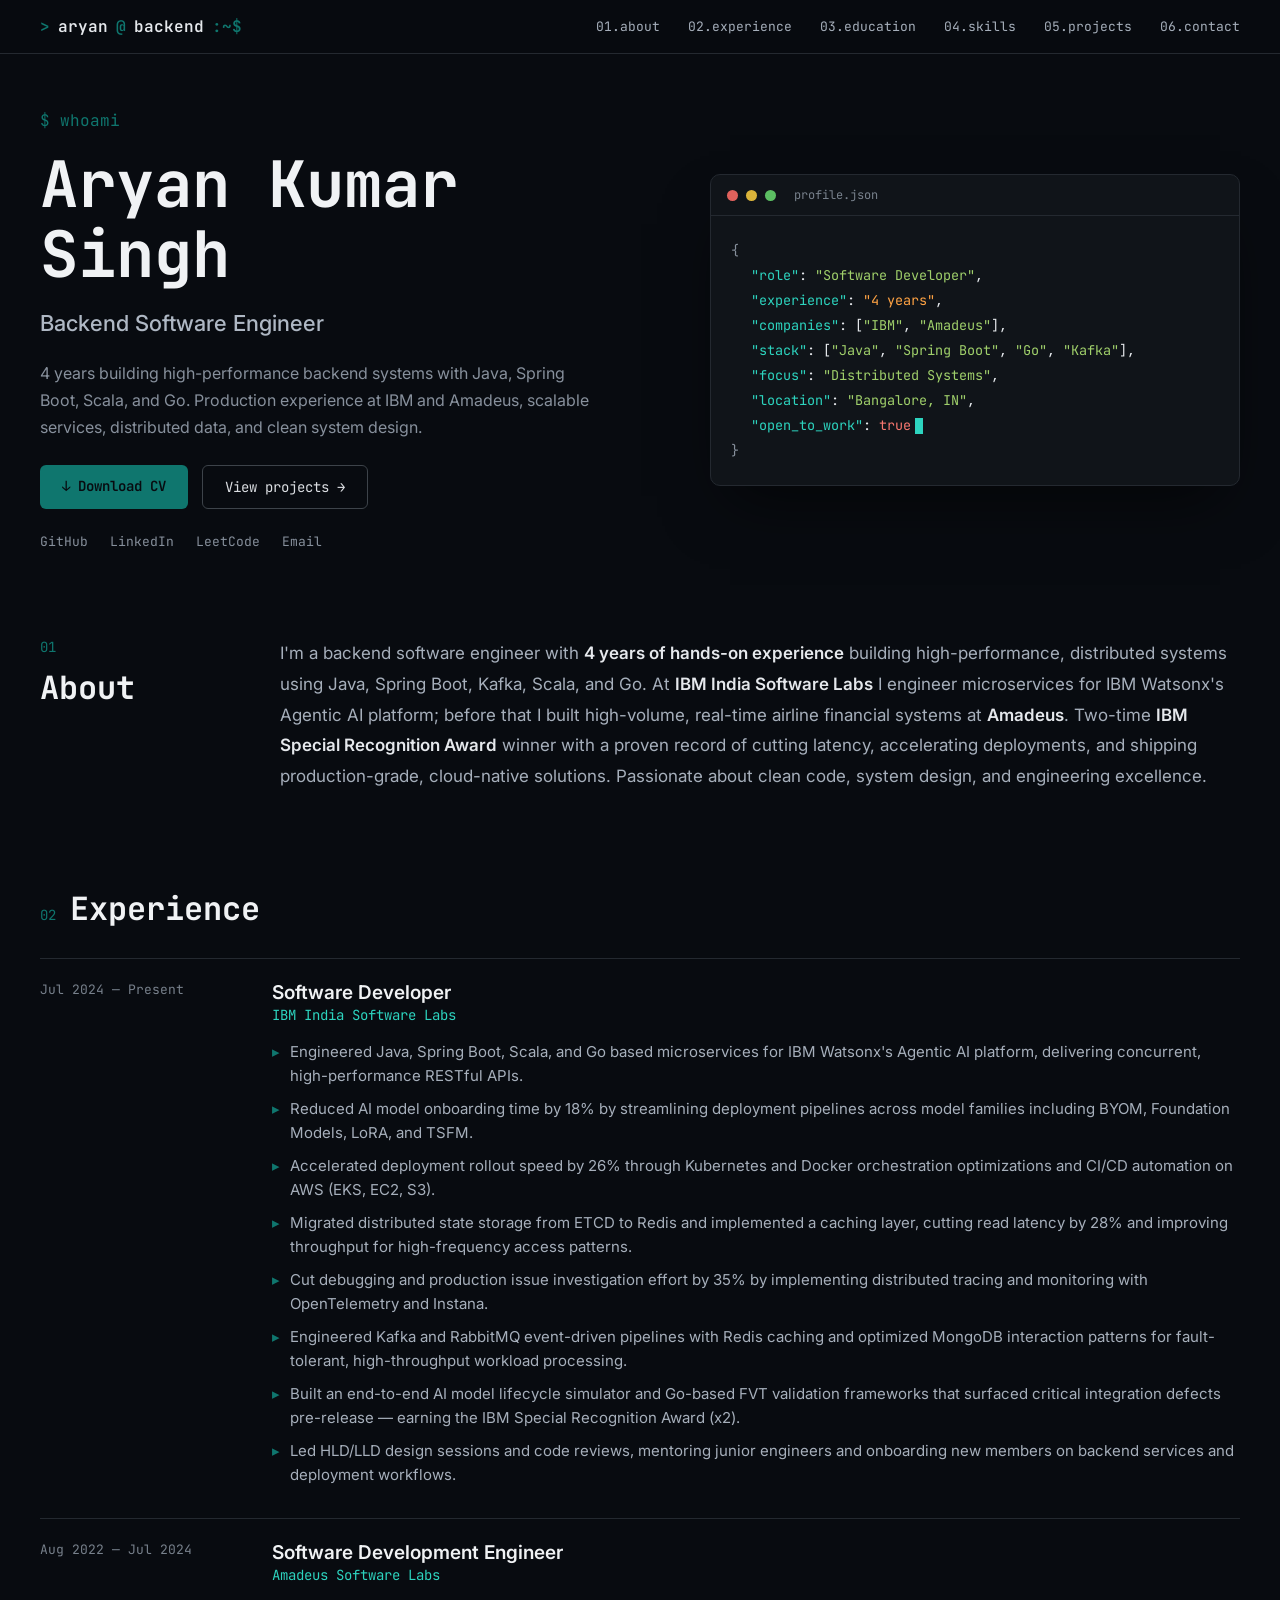
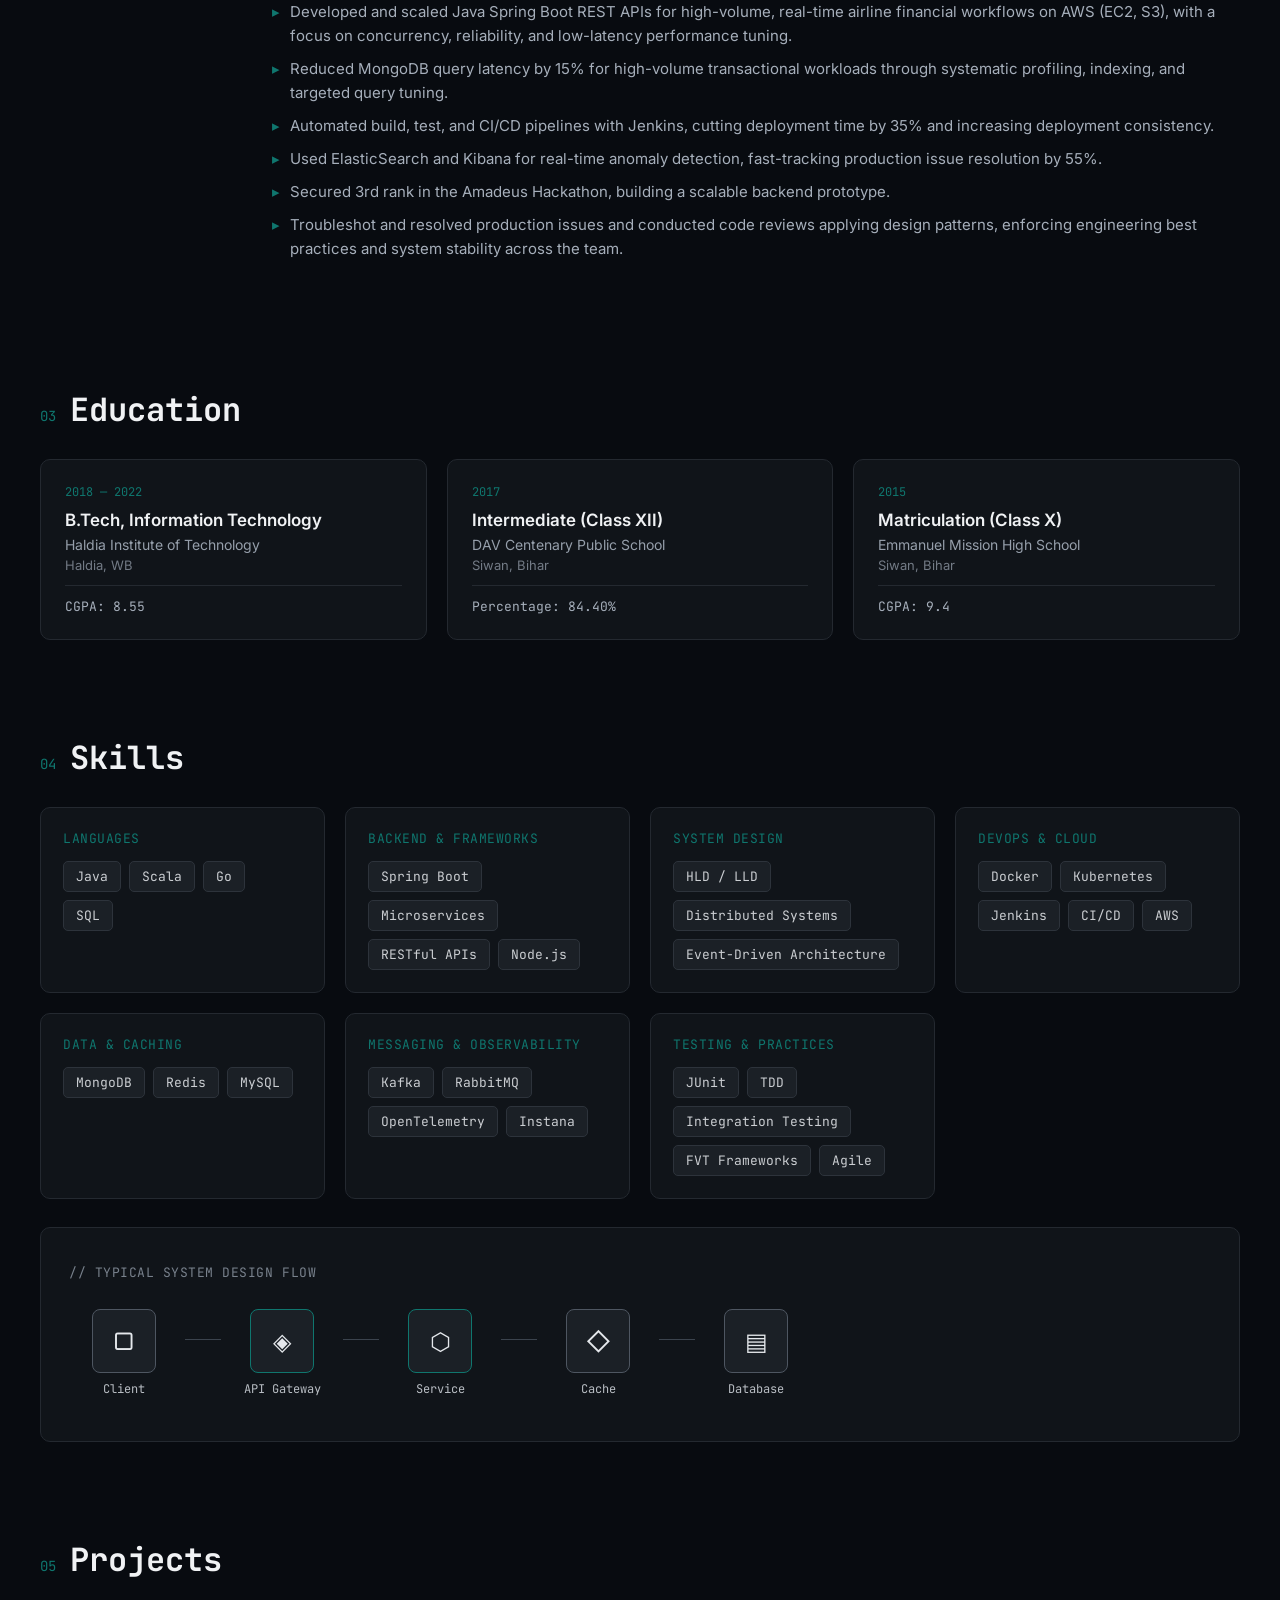
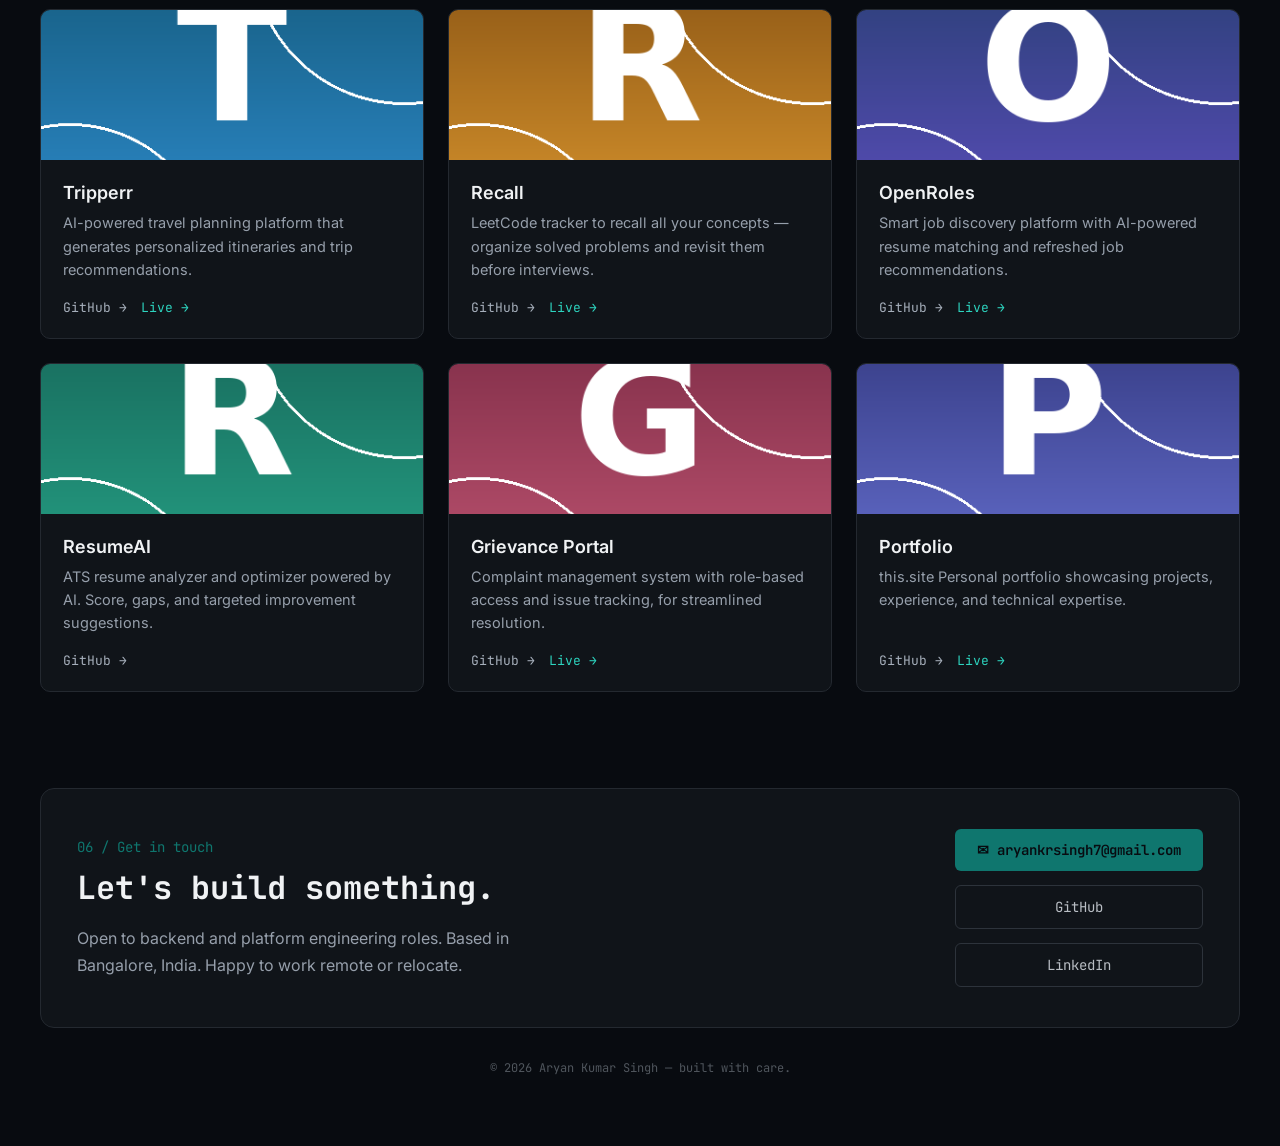
==== commit 391a6955: "Add GitHub link to Recall project card" ====
--- a/index.html
+++ b/index.html
@@ -356,6 +356,7 @@
                     <div class="proj-name">Recall</div>
                     <div class="proj-desc">LeetCode tracker to recall all your concepts — organize solved problems and revisit them before interviews.</div>
                     <div class="proj-links">
+                        <a class="gh" href="https://github.com/fiercearyan/LeetcodeTracker" target="_blank" rel="noopener">GitHub →</a>
                         <a class="lv" href="https://leetcode-tracker-mauve.vercel.app/dashboard/questions" target="_blank" rel="noopener">Live →</a>
                     </div>
                 </div>
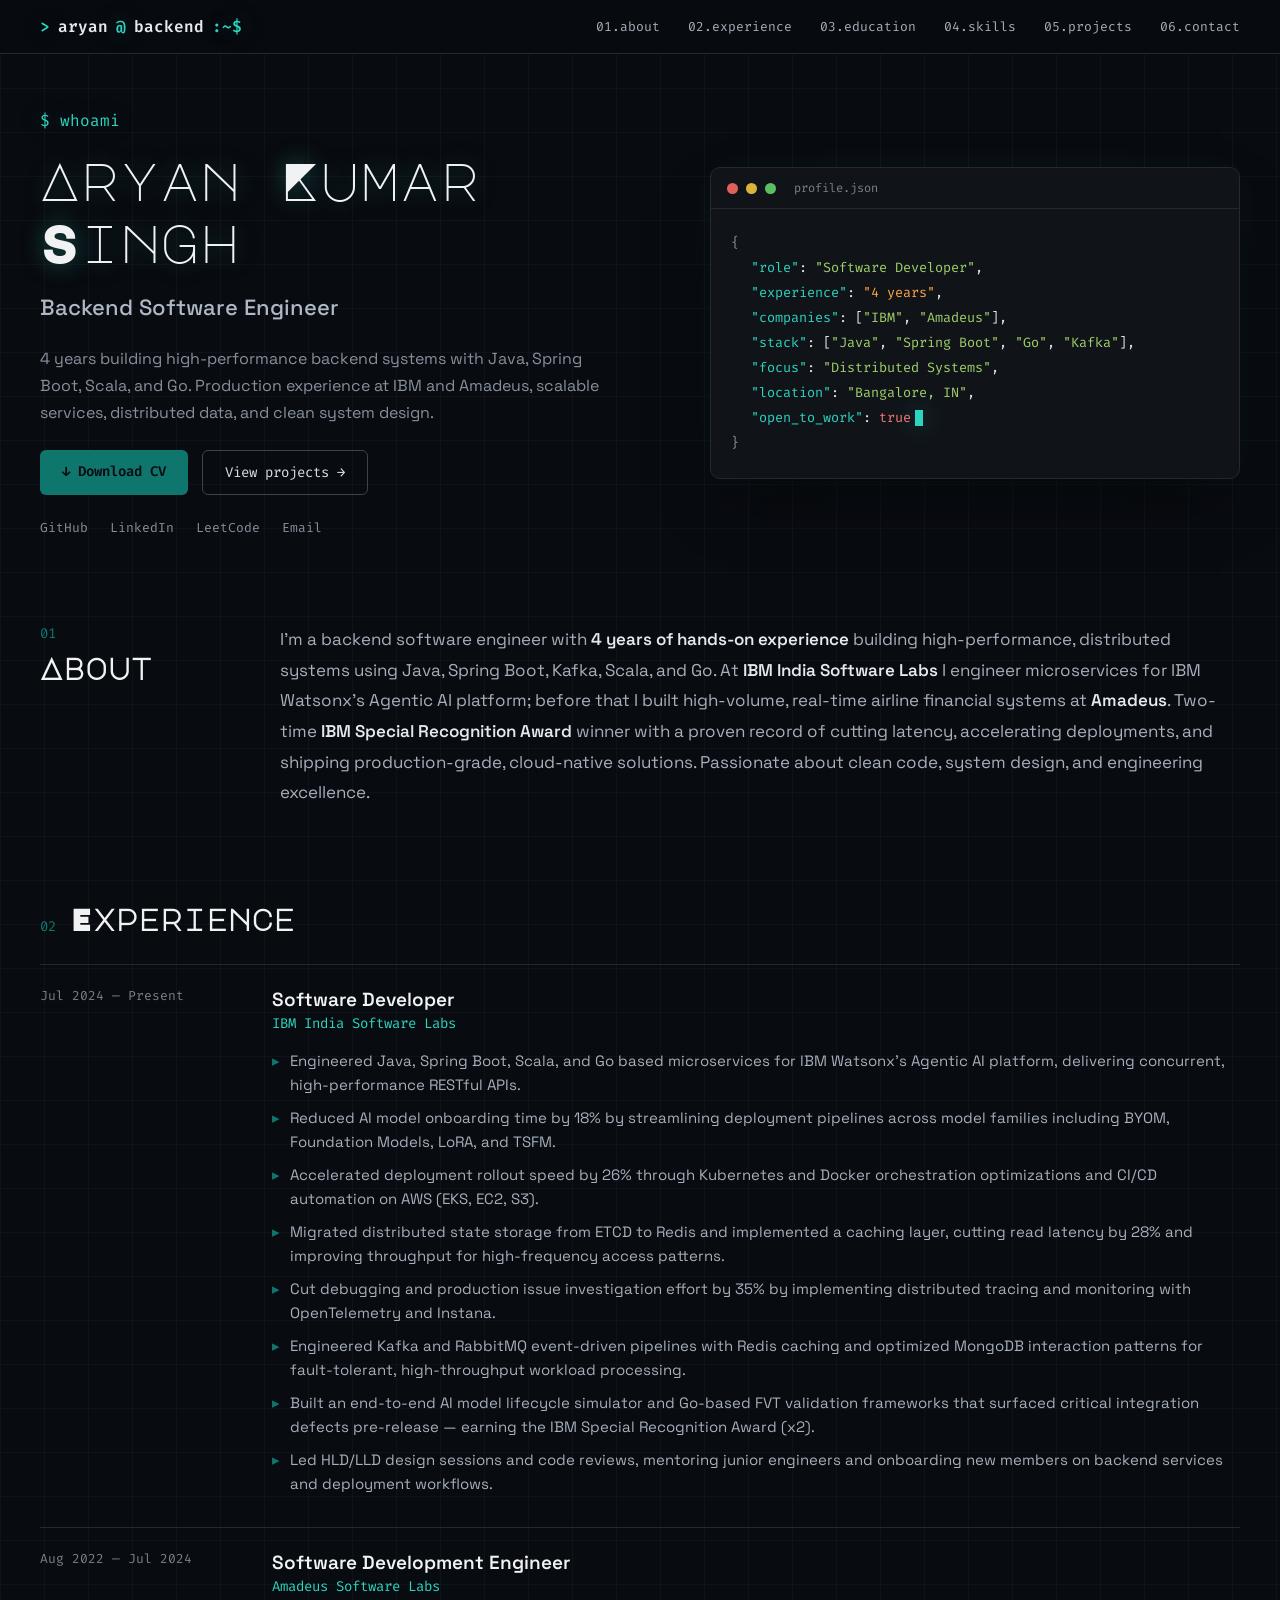
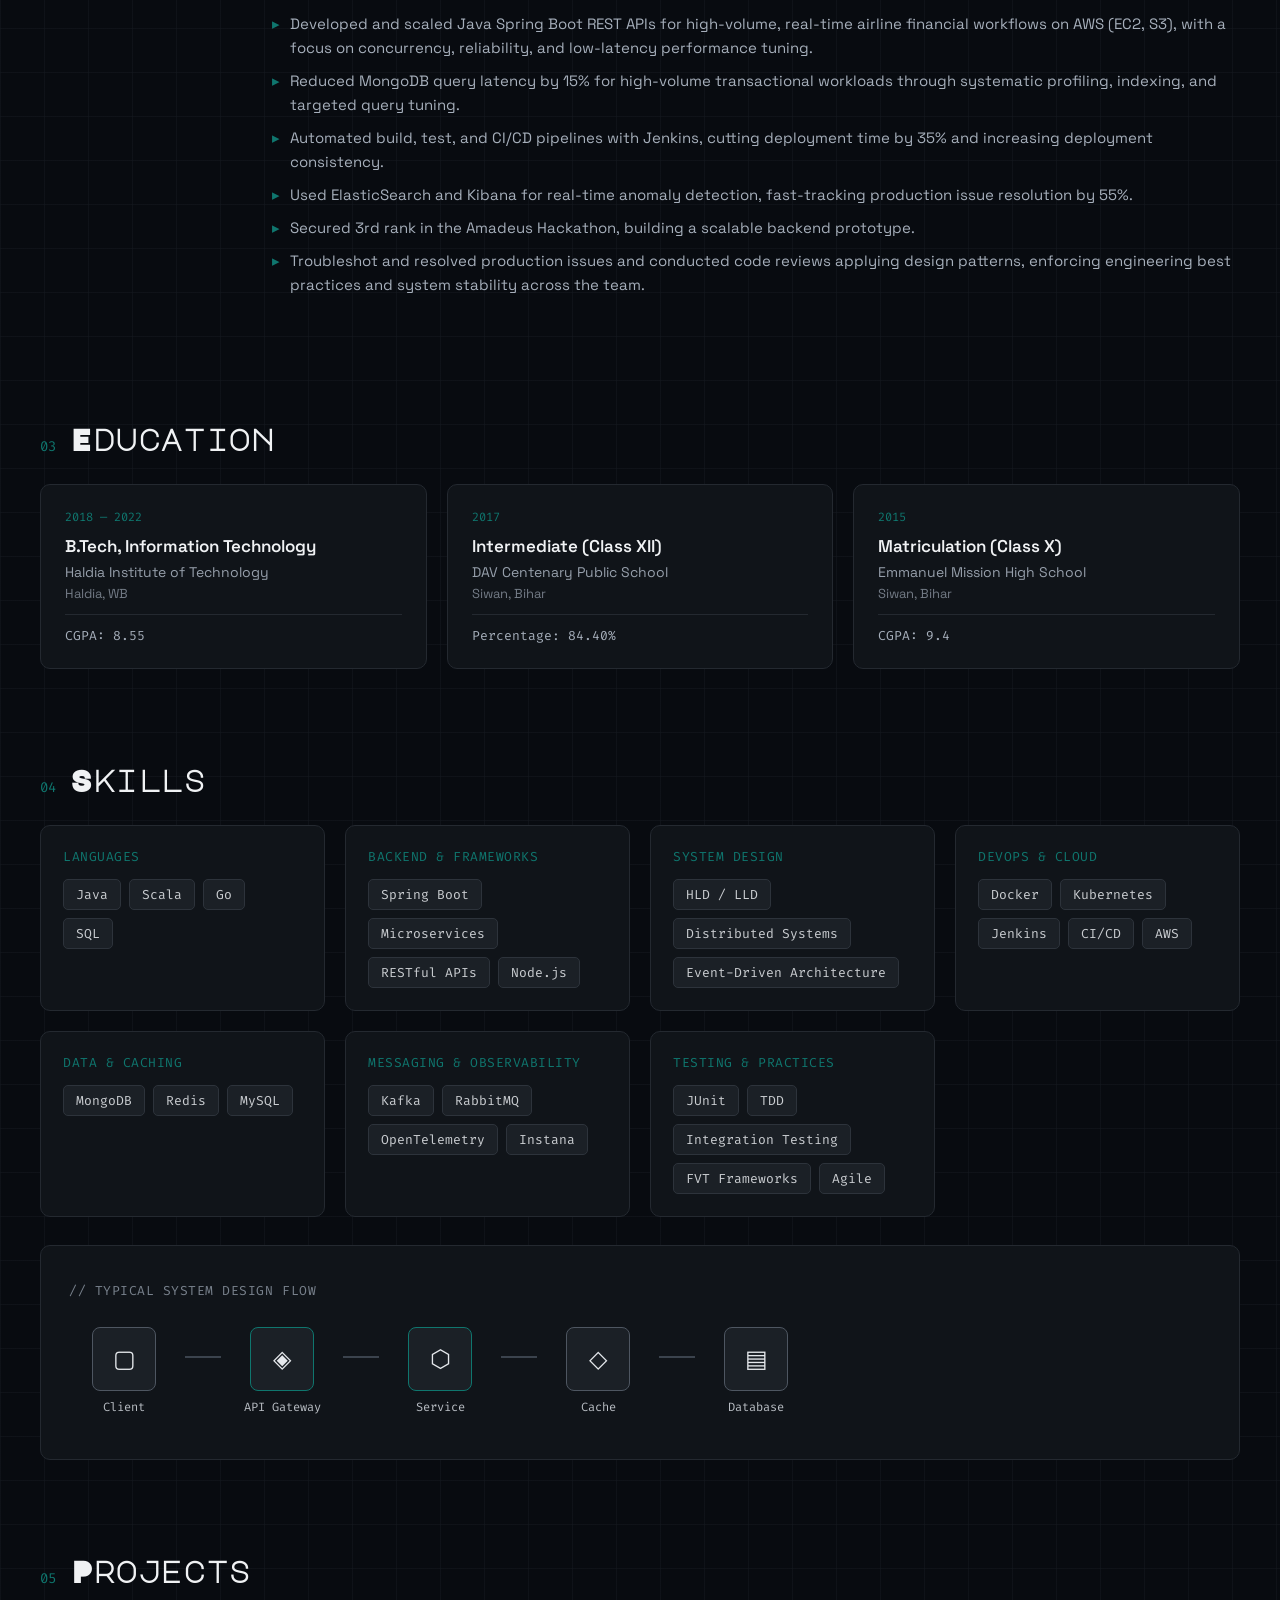
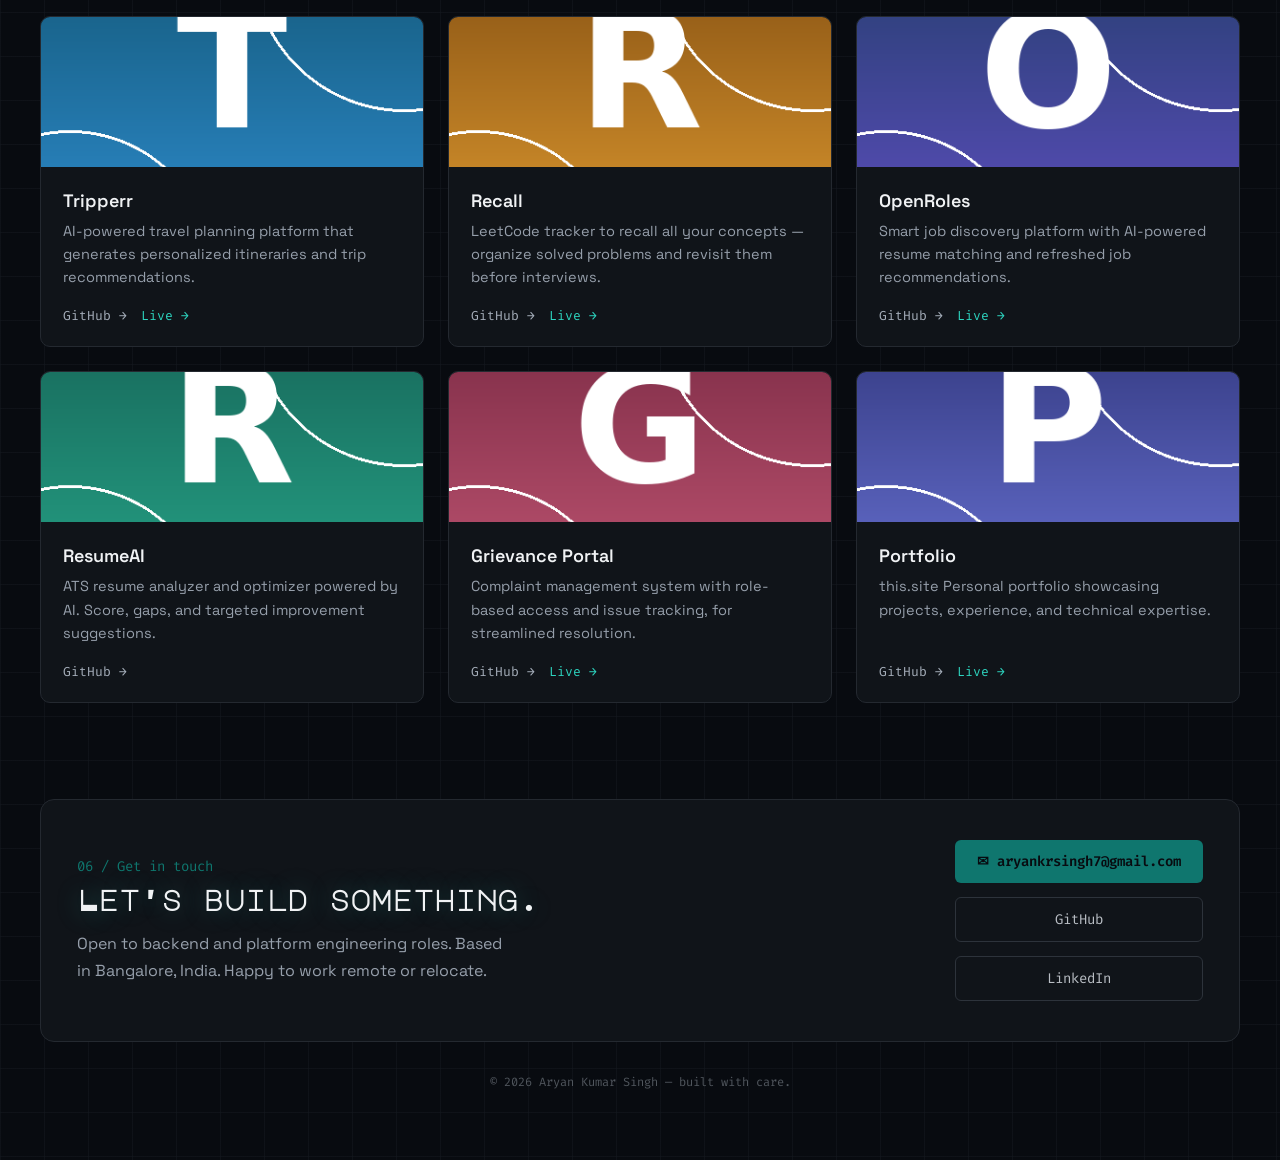
==== commit bdef0f2a: "Typography overhaul: Major Mono Display + Fira Code + Space Grotesk, terminal grid bg, teal glow acc" ====
--- a/index.html
+++ b/index.html
@@ -64,7 +64,7 @@
 
     <link rel="preconnect" href="https://fonts.googleapis.com">
     <link rel="preconnect" href="https://fonts.gstatic.com" crossorigin>
-    <link href="https://fonts.googleapis.com/css2?family=JetBrains+Mono:wght@400;500;600;700&family=Inter:wght@400;500;600;700&display=swap"
+    <link href="https://fonts.googleapis.com/css2?family=Fira+Code:wght@400;500;600;700&family=Space+Grotesk:wght@400;500;600;700&family=Major+Mono+Display&display=swap"
         rel="stylesheet">
     <link rel="stylesheet" href="assets/css/style.css">
 </head>
--- a/assets/css/style.css
+++ b/assets/css/style.css
@@ -17,8 +17,10 @@
   --text-mid: oklch(75% 0.02 255);
   --text-low: oklch(65% 0.02 255);
   --text-dim: oklch(60% 0.02 255);
-  --mono: 'JetBrains Mono', monospace;
-  --sans: 'Inter', sans-serif;
+  --mono: 'Fira Code', monospace;
+  --sans: 'Space Grotesk', sans-serif;
+  --display: 'Major Mono Display', monospace;
+  --glow: 0 0 24px oklch(78% 0.13 180 / 0.35);
 }
 
 * { box-sizing: border-box; }
@@ -28,6 +30,10 @@
 body {
   margin: 0;
   background: var(--bg);
+  background-image:
+    linear-gradient(oklch(22% 0.014 255 / 0.5) 1px, transparent 1px),
+    linear-gradient(90deg, oklch(22% 0.014 255 / 0.5) 1px, transparent 1px);
+  background-size: 44px 44px;
   color: var(--text);
   font-family: var(--sans);
   min-height: 100vh;
@@ -54,7 +60,7 @@
   font-family: var(--mono); font-size: 16px; font-weight: 600;
   color: var(--text); display: flex; align-items: center; gap: 8px;
 }
-.nav-logo span { color: var(--accent); }
+.nav-logo span { color: var(--accent-bright); text-shadow: var(--glow); }
 .nav-links { display: flex; gap: 28px; flex-wrap: wrap; font-family: var(--mono); font-size: 13px; }
 .nav-links a { color: var(--text-mid); text-decoration: none; transition: color 0.15s; }
 .nav-links a:hover { color: var(--accent-bright); }
@@ -62,7 +68,10 @@
 .section { max-width: 1280px; margin: 0 auto; padding: 48px 40px; }
 .section-head { display: flex; align-items: baseline; gap: 14px; margin-bottom: 28px; }
 .section-num { font-family: var(--mono); color: var(--accent); font-size: 14px; }
-.section-title { font-family: var(--mono); font-size: 32px; margin: 0; color: var(--text-hi); }
+.section-title {
+  font-family: var(--display); font-size: 30px; margin: 0;
+  color: var(--text-hi); letter-spacing: 0.02em;
+}
 
 /* ---------- HERO ---------- */
 .hero {
@@ -71,10 +80,14 @@
   gap: 40px; flex-wrap: wrap;
 }
 .hero-left { flex: 1 1 520px; min-width: 320px; }
-.hero-prompt { font-family: var(--mono); color: var(--accent); font-size: 16px; margin-bottom: 18px; }
+.hero-prompt {
+  font-family: var(--mono); color: var(--accent-bright); font-size: 16px;
+  margin-bottom: 18px; text-shadow: var(--glow);
+}
 .hero h1 {
-  font-family: var(--mono); font-size: clamp(36px, 5vw, 64px);
-  font-weight: 700; line-height: 1.1; margin: 0 0 20px 0; color: var(--text-hi);
+  font-family: var(--display); font-size: clamp(30px, 4.2vw, 54px);
+  font-weight: 400; line-height: 1.15; margin: 0 0 20px 0; color: var(--text-hi);
+  text-shadow: var(--glow);
 }
 .hero-role { font-size: 22px; color: oklch(78% 0.02 255); margin-bottom: 24px; font-weight: 500; }
 .hero-blurb { font-size: 16px; line-height: 1.7; color: var(--text-low); max-width: 560px; margin: 0 0 24px 0; }
@@ -102,7 +115,7 @@
 .term {
   background: var(--bg-card); border: 1px solid var(--border);
   border-radius: 10px; overflow: hidden;
-  box-shadow: 0 30px 60px -20px oklch(0% 0 0 / 0.6);
+  box-shadow: 0 30px 60px -20px oklch(0% 0 0 / 0.6), 0 0 40px oklch(78% 0.13 180 / 0.06);
 }
 .term-bar {
   display: flex; align-items: center; gap: 8px;
@@ -124,6 +137,7 @@
   display: inline-block; width: 8px; height: 16px;
   background: var(--accent-bright); margin-left: 4px; vertical-align: middle;
   animation: blink 1s step-end infinite;
+  box-shadow: var(--glow);
 }
 
 /* ---------- ABOUT ---------- */
@@ -218,7 +232,7 @@
 }
 .contact-left { flex: 1 1 380px; }
 .contact-kicker { font-family: var(--mono); color: var(--accent); font-size: 14px; margin-bottom: 10px; }
-.contact-title { font-family: var(--mono); font-size: 32px; margin: 0 0 16px 0; color: var(--text-hi); }
+.contact-title { font-family: var(--display); font-size: 28px; margin: 0 0 16px 0; color: var(--text-hi); text-shadow: var(--glow); }
 .contact-blurb { font-size: 16px; color: oklch(70% 0.02 255); line-height: 1.7; margin: 0; max-width: 440px; }
 .contact-actions { display: flex; flex-direction: column; gap: 14px; font-family: var(--mono); font-size: 14px; }
 .contact-actions .btn-primary { text-align: left; font-size: 14px; }
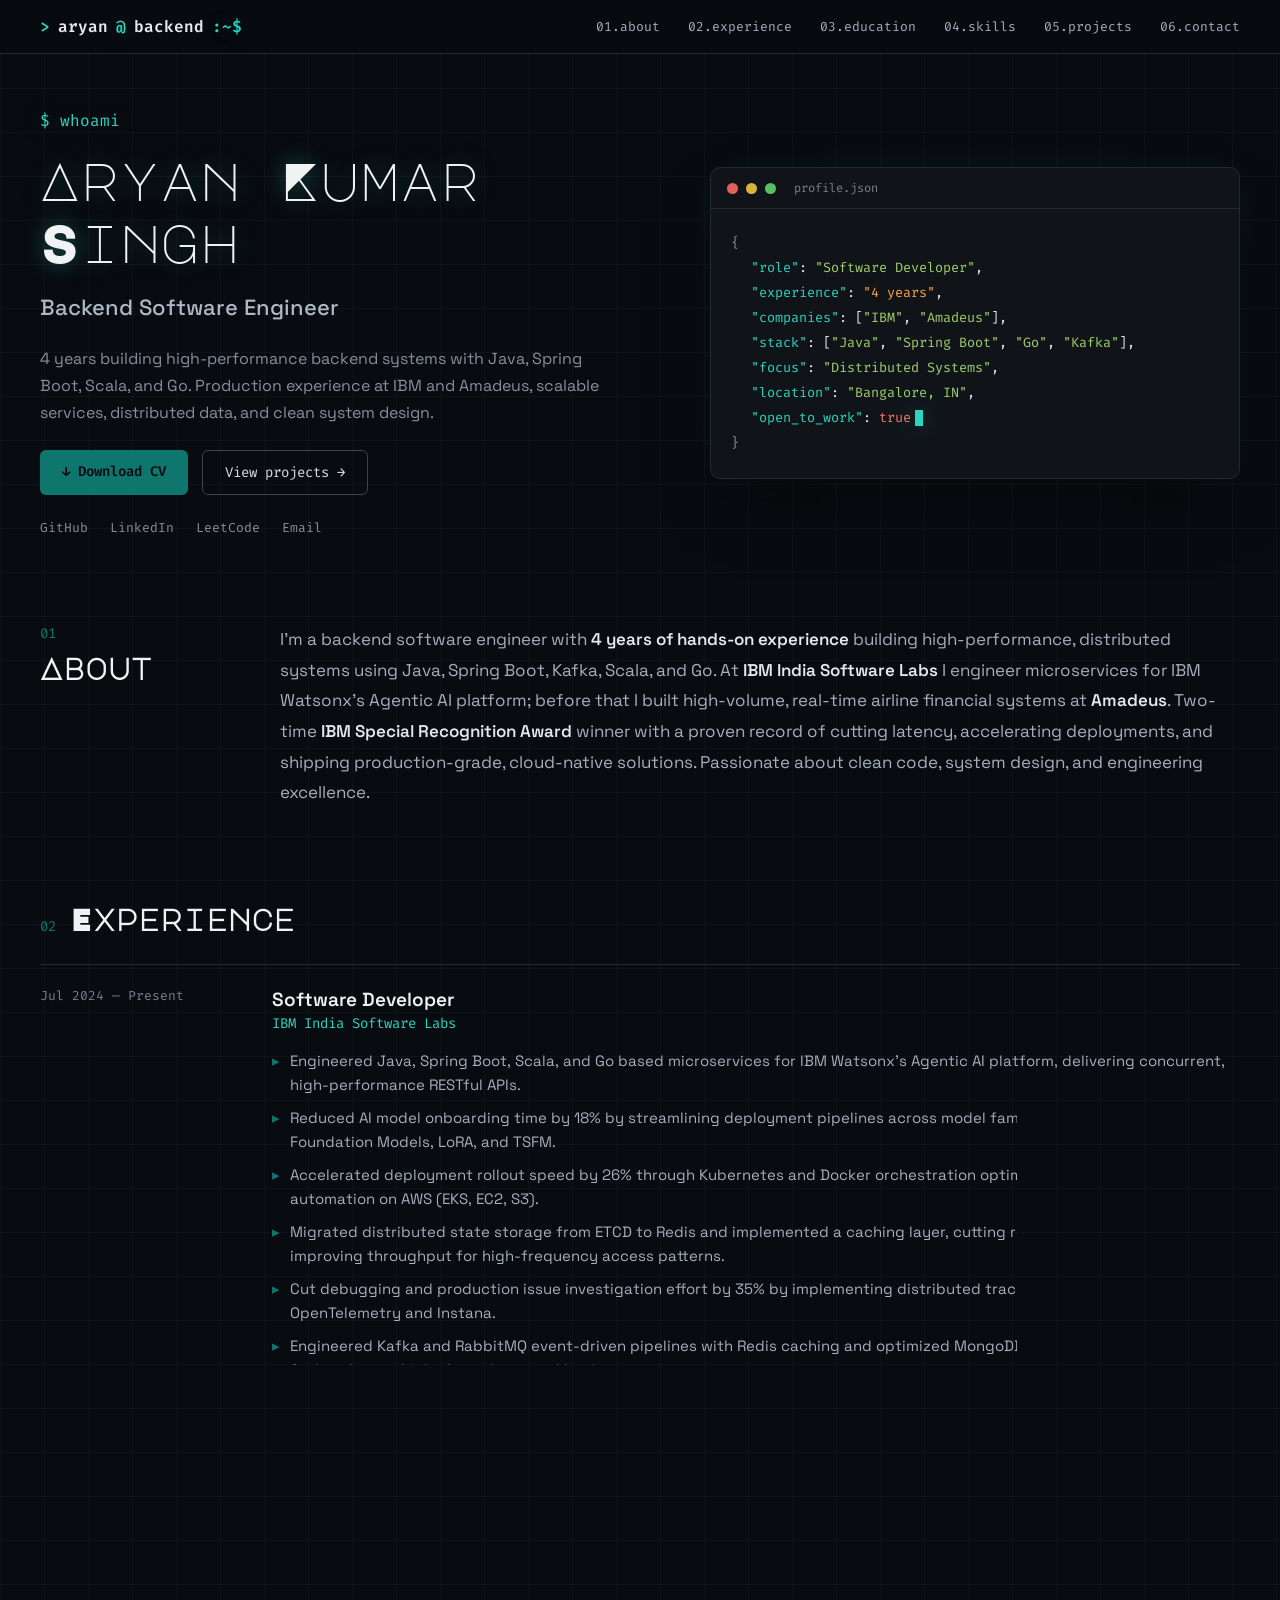
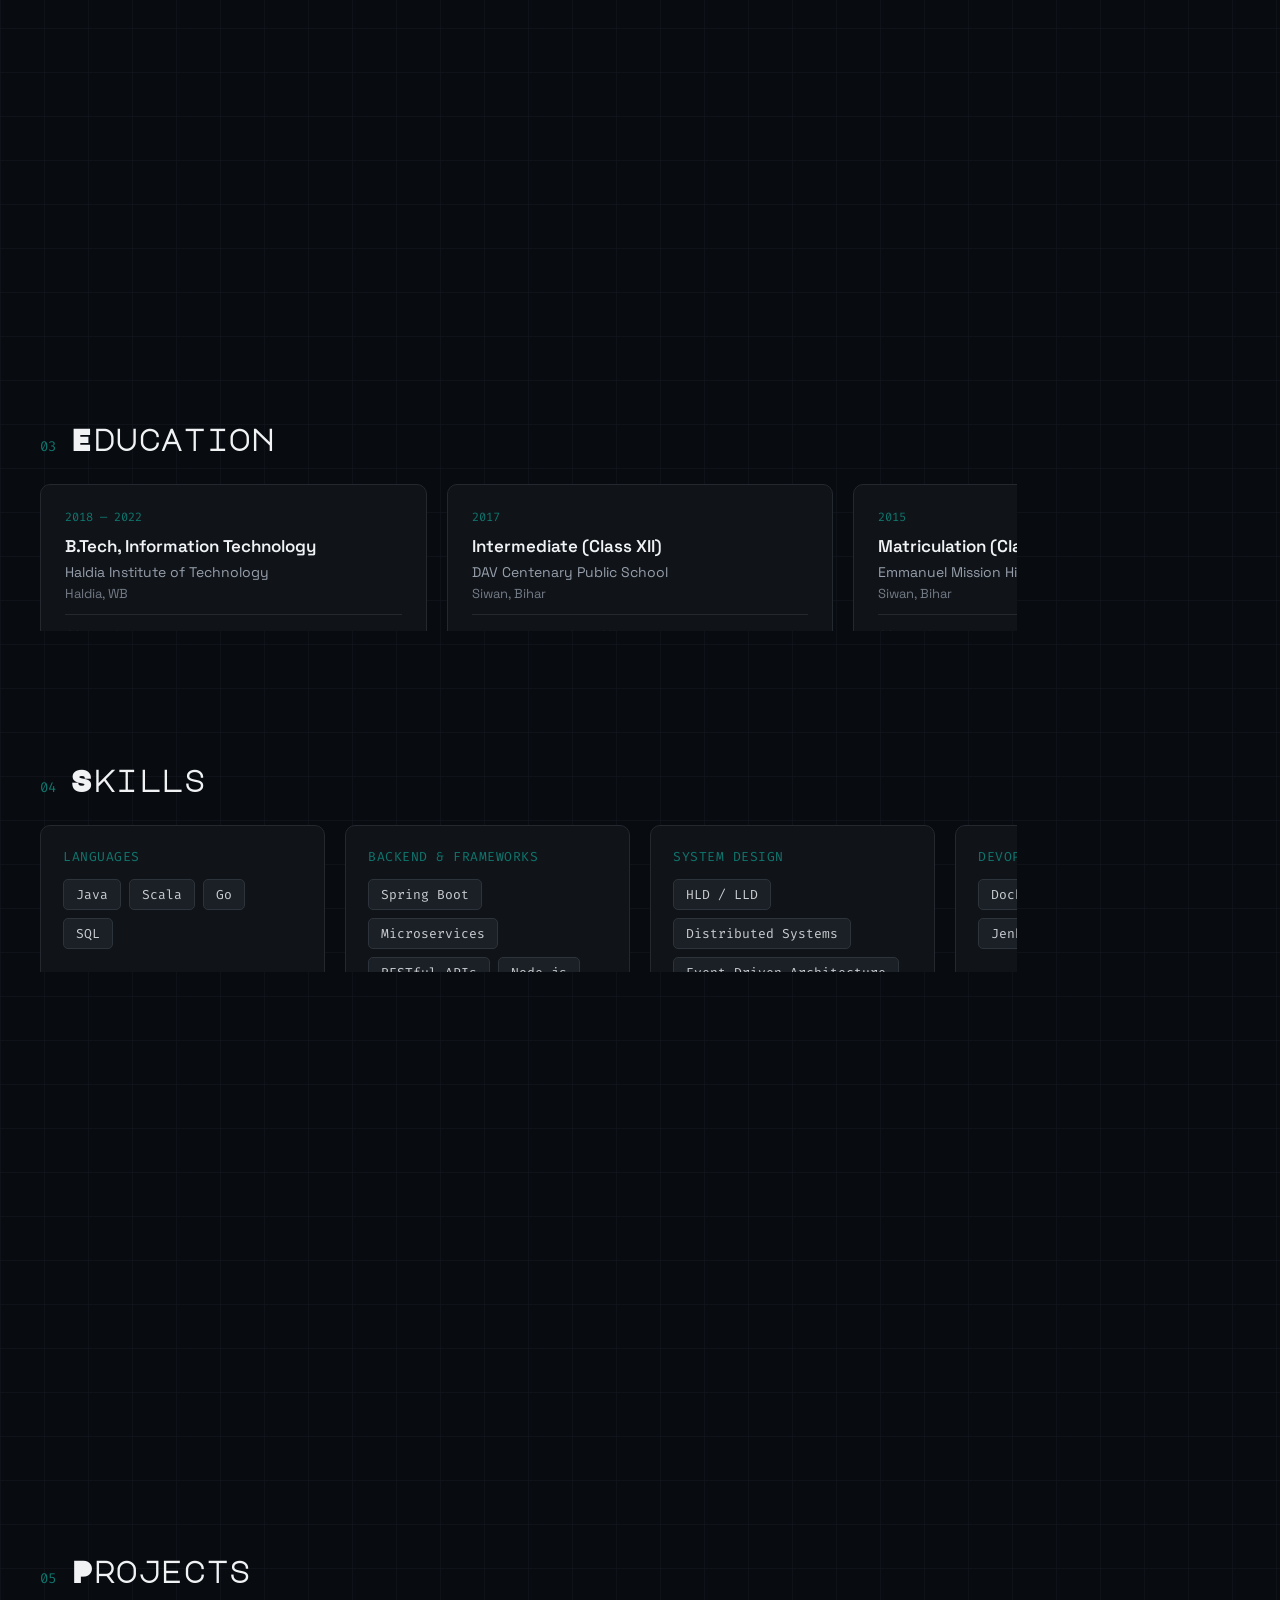
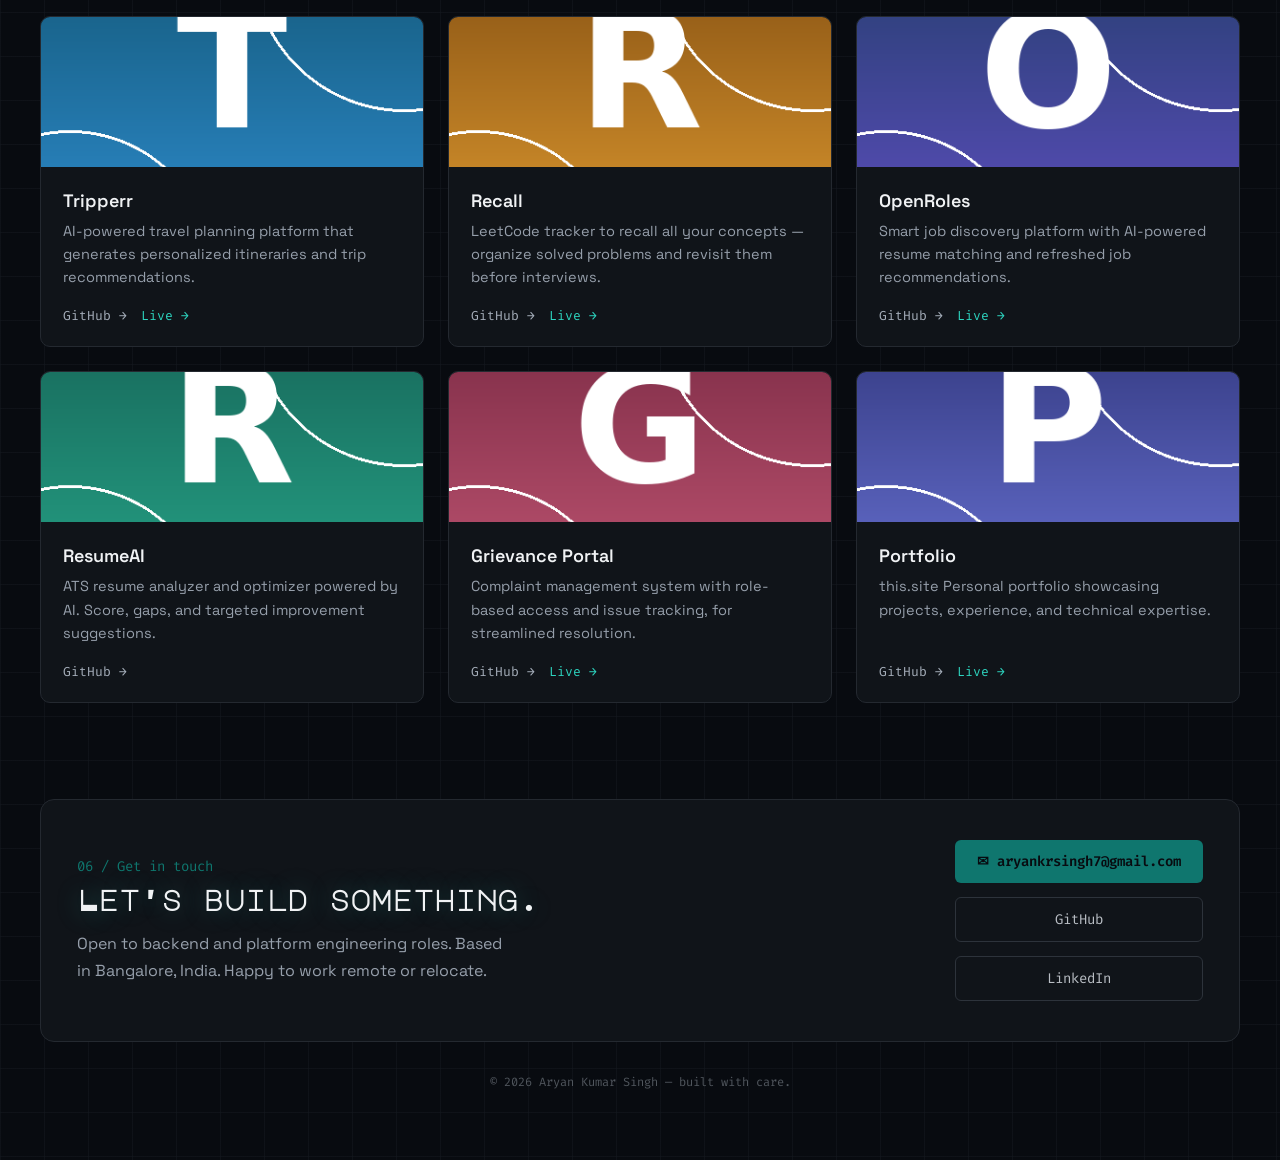
==== commit 11571a04: "Restore SEO-optimized page title" ====
--- a/index.html
+++ b/index.html
@@ -5,6 +5,9 @@
     <meta charset="UTF-8">
     <meta name="viewport" content="width=device-width, initial-scale=1.0">
     <title>Aryan Kumar Singh — Backend Software Engineer | Java, Go, Spring Boot | Bangalore</title>
+    <link rel="icon" type="image/svg+xml" href="assets/img/favicon.svg">
+    <link rel="icon" type="image/png" sizes="32x32" href="assets/img/favicon-32.png">
+    <link rel="apple-touch-icon" href="assets/img/apple-touch-icon.png">
     <meta name="description"
         content="Aryan Kumar Singh — Backend Software Engineer at IBM India Software Labs (ex-Amadeus), Bangalore. 4 years of experience building scalable microservices and distributed systems with Java, Spring Boot, Scala, Go, Kubernetes, AWS, Kafka, Redis and MongoDB.">
     <meta name="keywords"
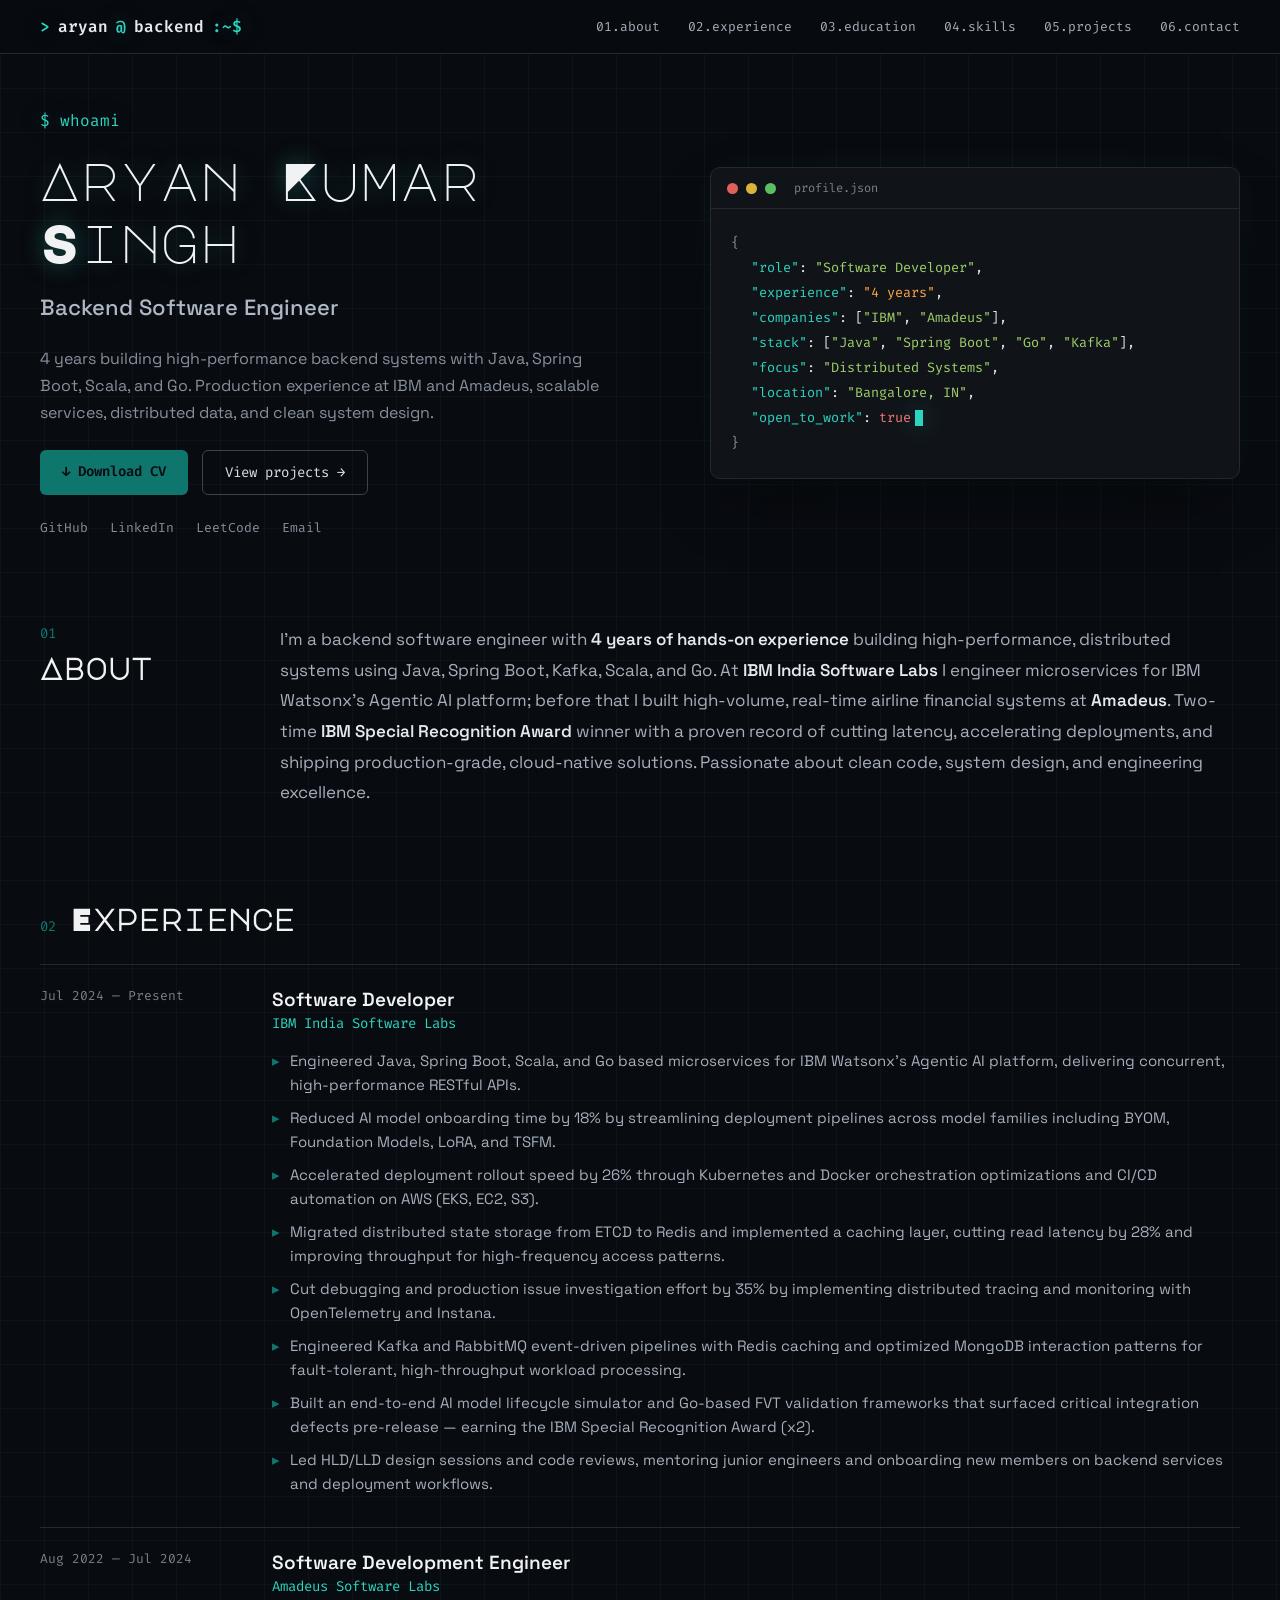
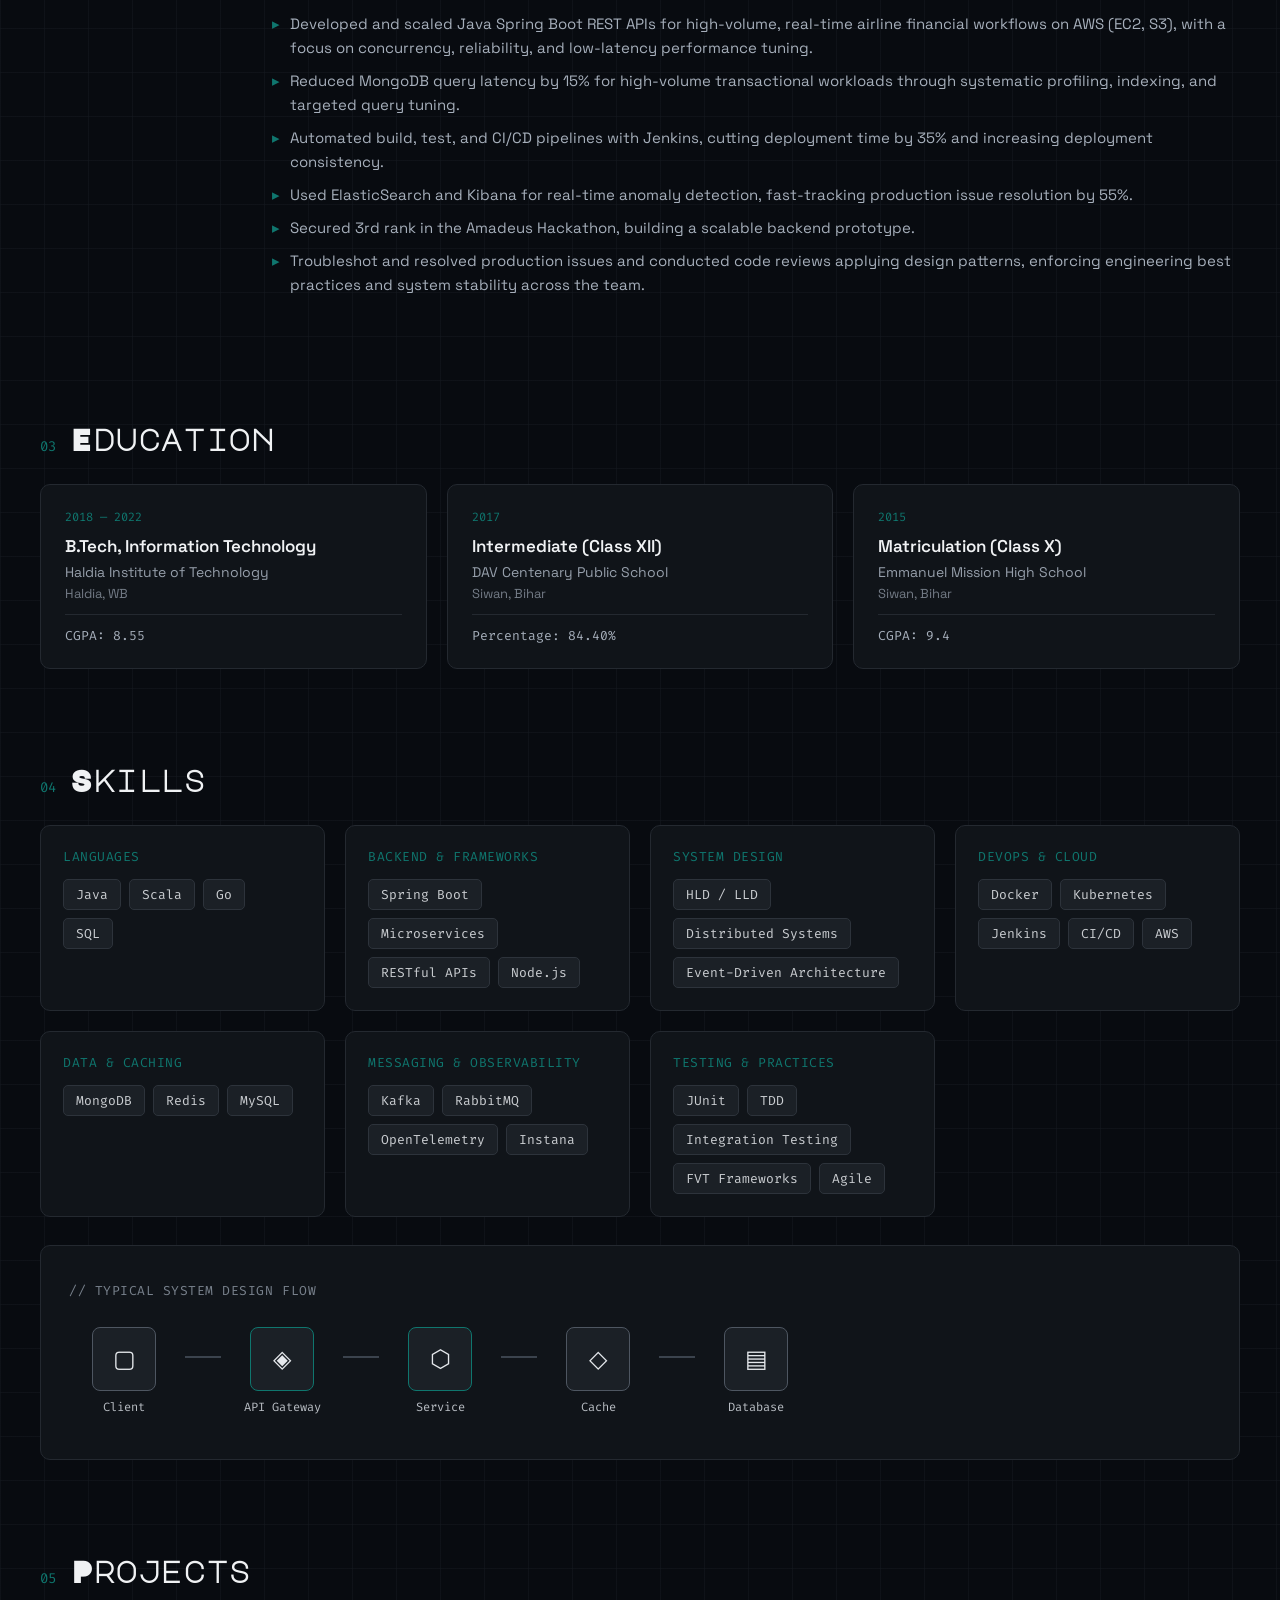
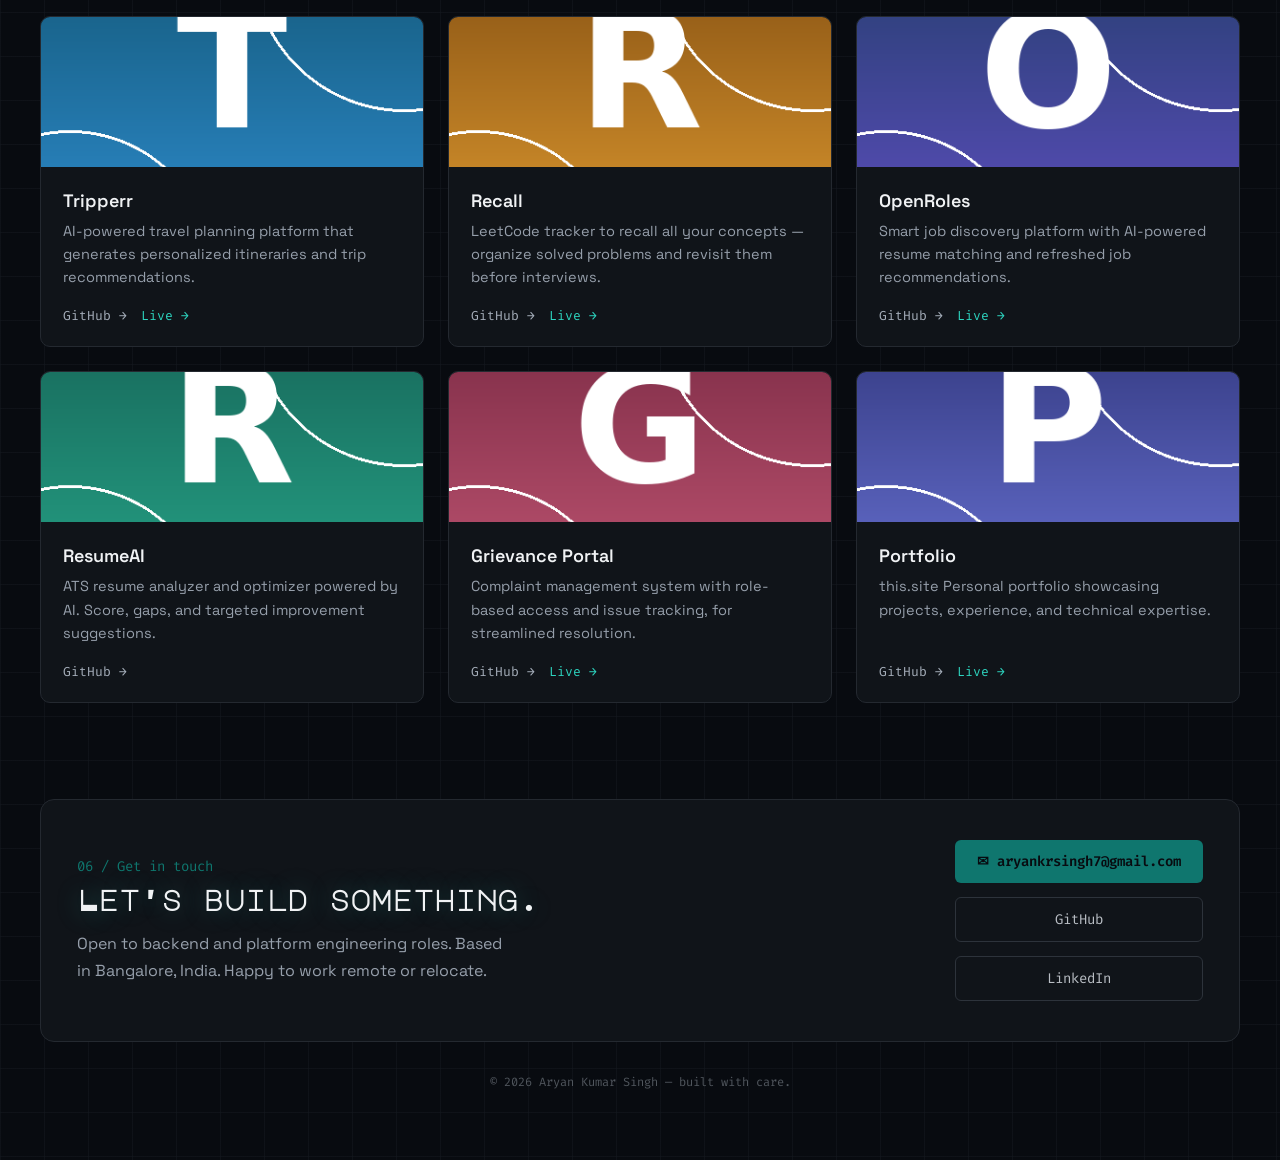
==== commit afcb3f28: "Replace photo with branded OG card in link previews (1200x630, summary_large_image)" ====
--- a/index.html
+++ b/index.html
@@ -22,15 +22,17 @@
     <meta property="og:description"
         content="Backend Engineer at IBM ISL (ex-Amadeus) • Java • Go • Spring Boot • Distributed Systems • Building scalable backend & AI-powered products.">
     <meta property="og:url" content="https://fiercearyan.github.io/Portfolio/">
-    <meta property="og:image" content="https://fiercearyan.github.io/Portfolio/assets/img/profile-photo.jpg">
+    <meta property="og:image" content="https://fiercearyan.github.io/Portfolio/assets/img/og-image.png">
+    <meta property="og:image:width" content="1200">
+    <meta property="og:image:height" content="630">
     <meta property="og:site_name" content="Aryan Kumar Singh — Portfolio">
 
     <!-- Twitter Card -->
-    <meta name="twitter:card" content="summary">
+    <meta name="twitter:card" content="summary_large_image">
     <meta name="twitter:title" content="Aryan Kumar Singh — Backend Software Engineer">
     <meta name="twitter:description"
         content="Backend Engineer at IBM ISL (ex-Amadeus) • Java • Go • Spring Boot • Distributed Systems.">
-    <meta name="twitter:image" content="https://fiercearyan.github.io/Portfolio/assets/img/profile-photo.jpg">
+    <meta name="twitter:image" content="https://fiercearyan.github.io/Portfolio/assets/img/og-image.png">
 
     <!-- Structured data for recruiters / search engines -->
     <script type="application/ld+json">
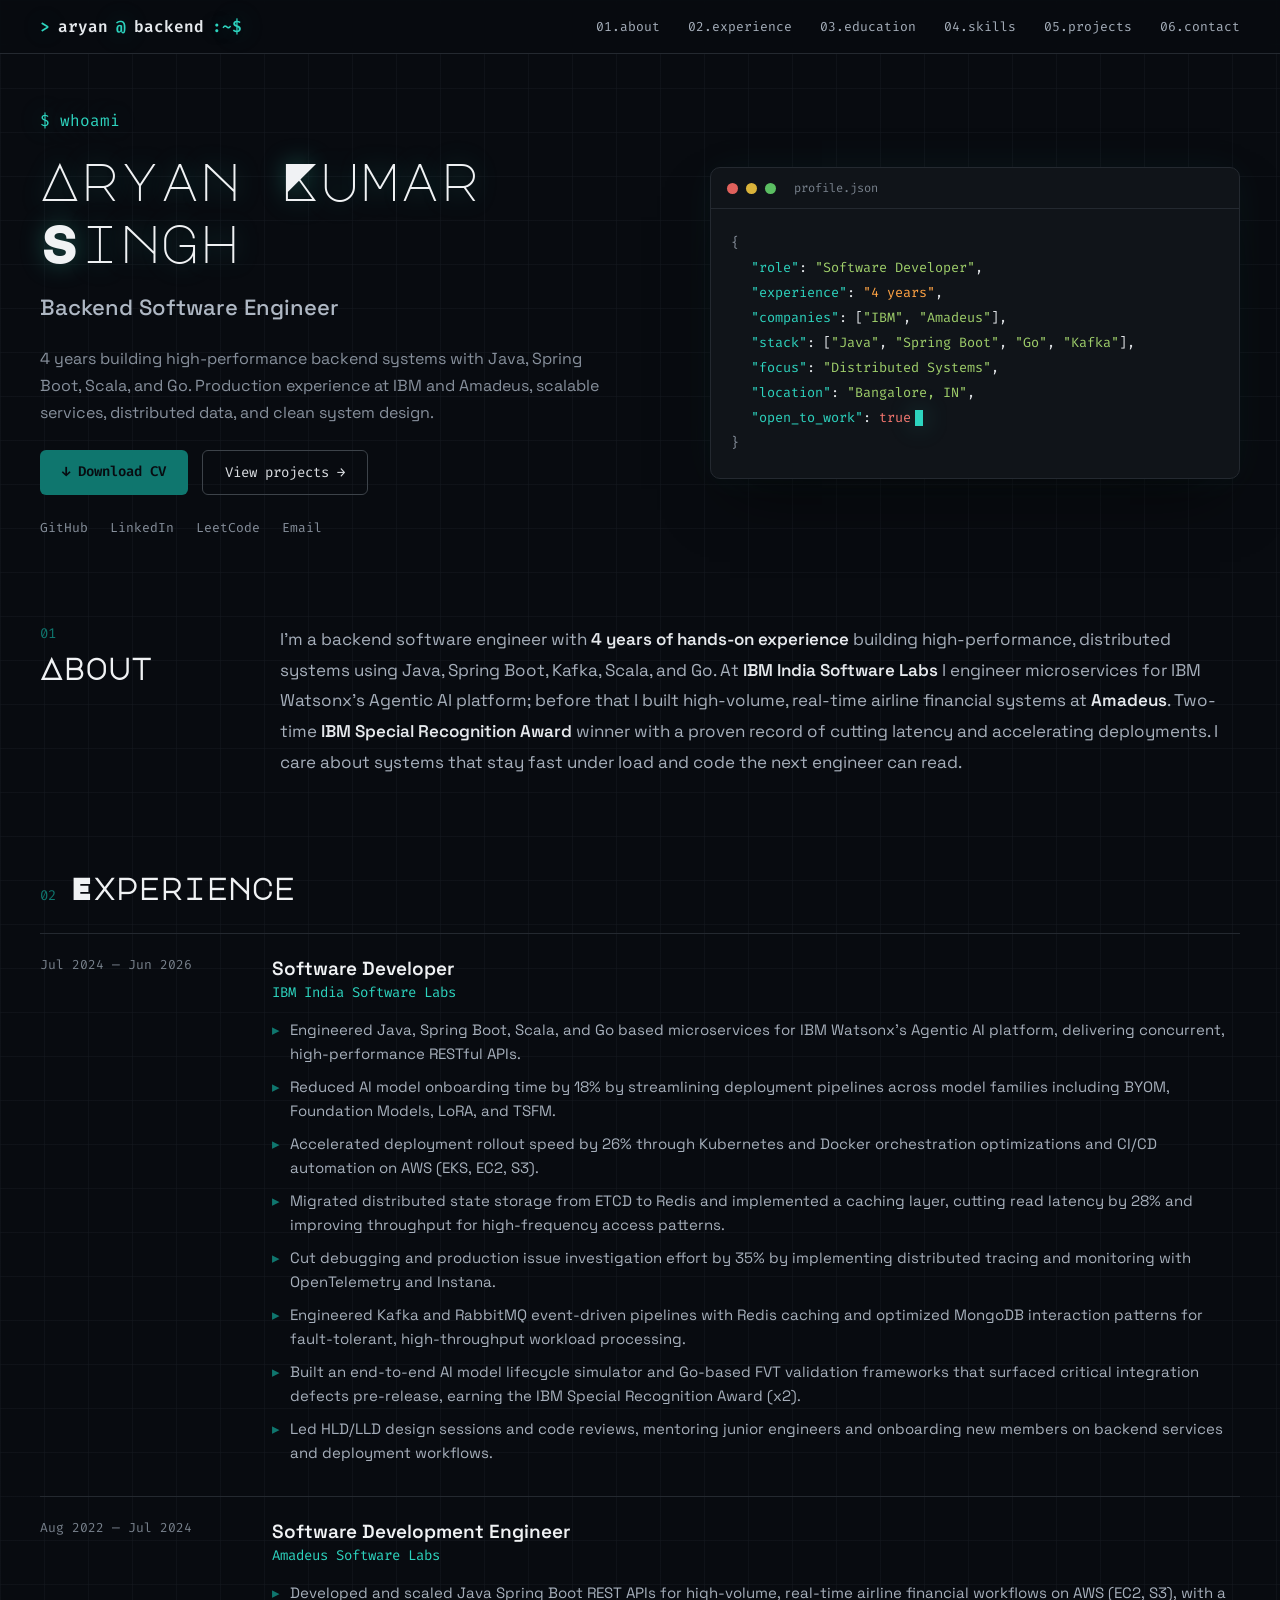
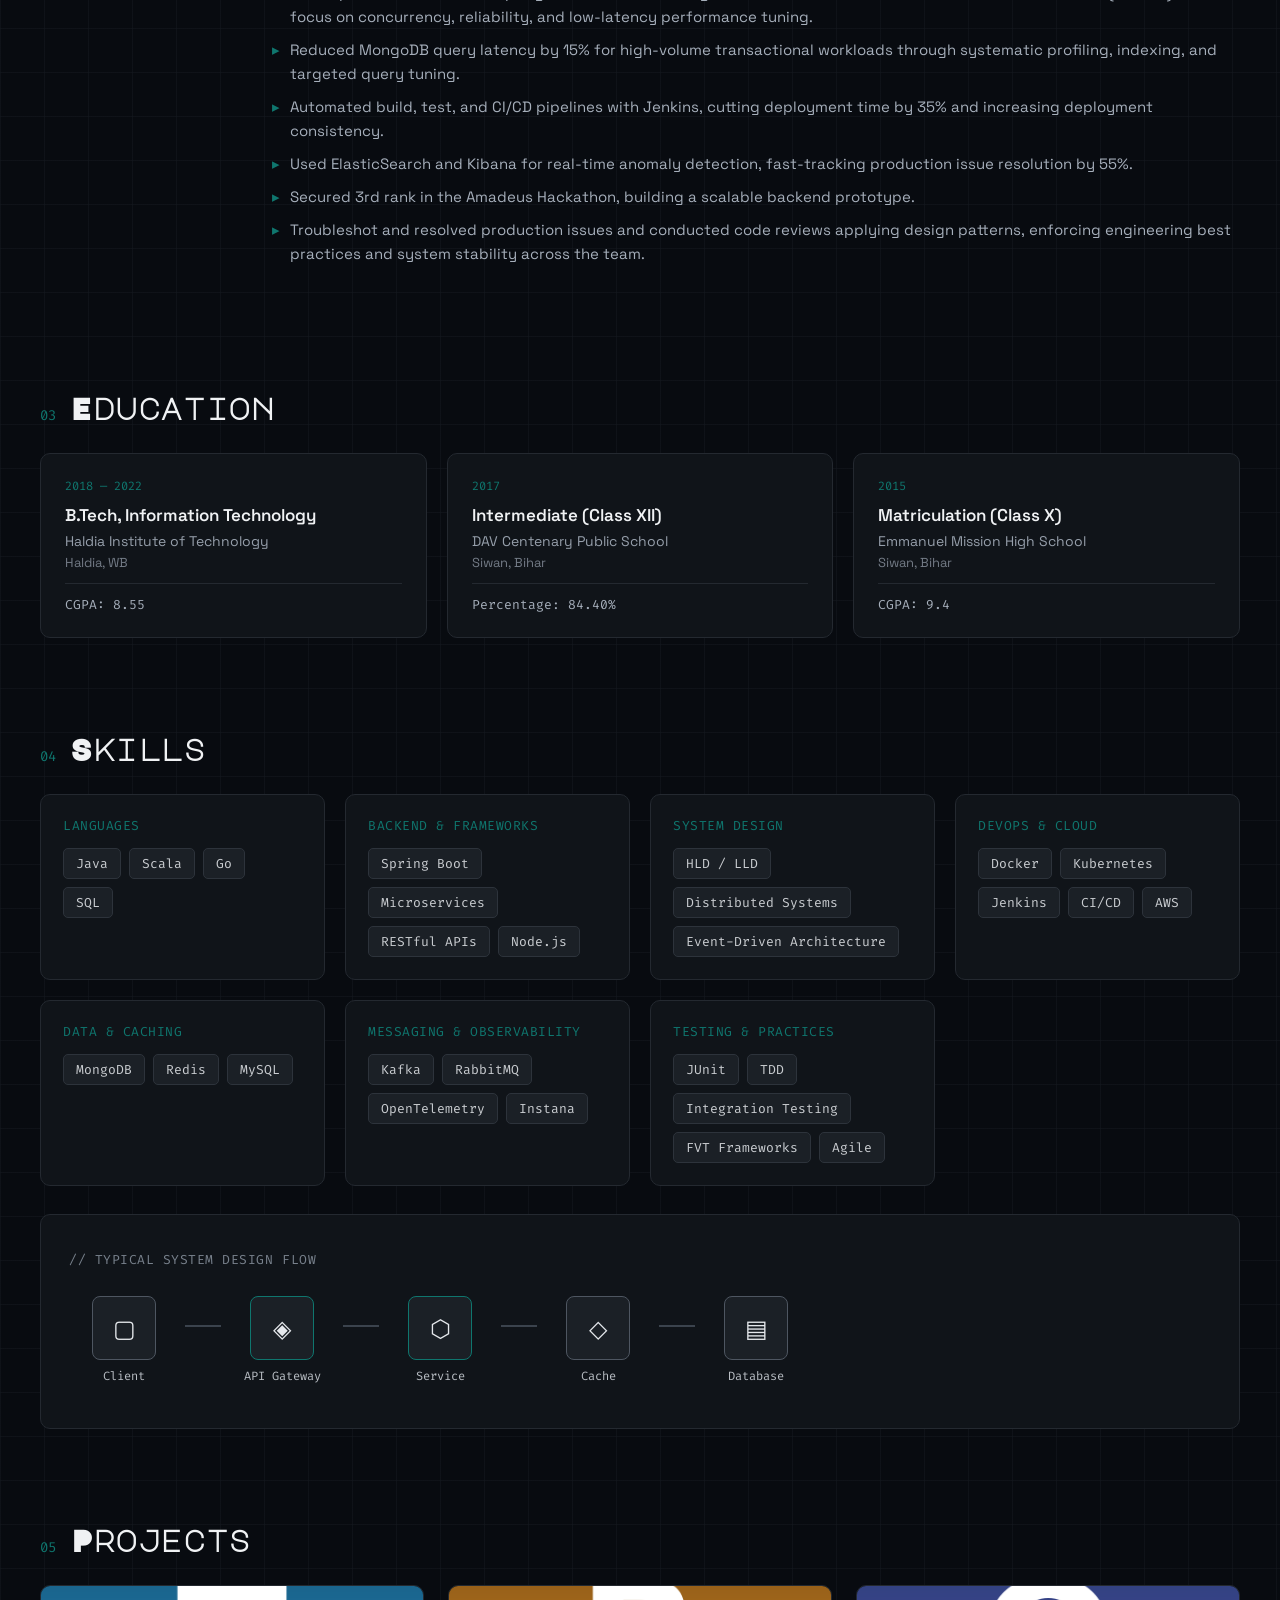
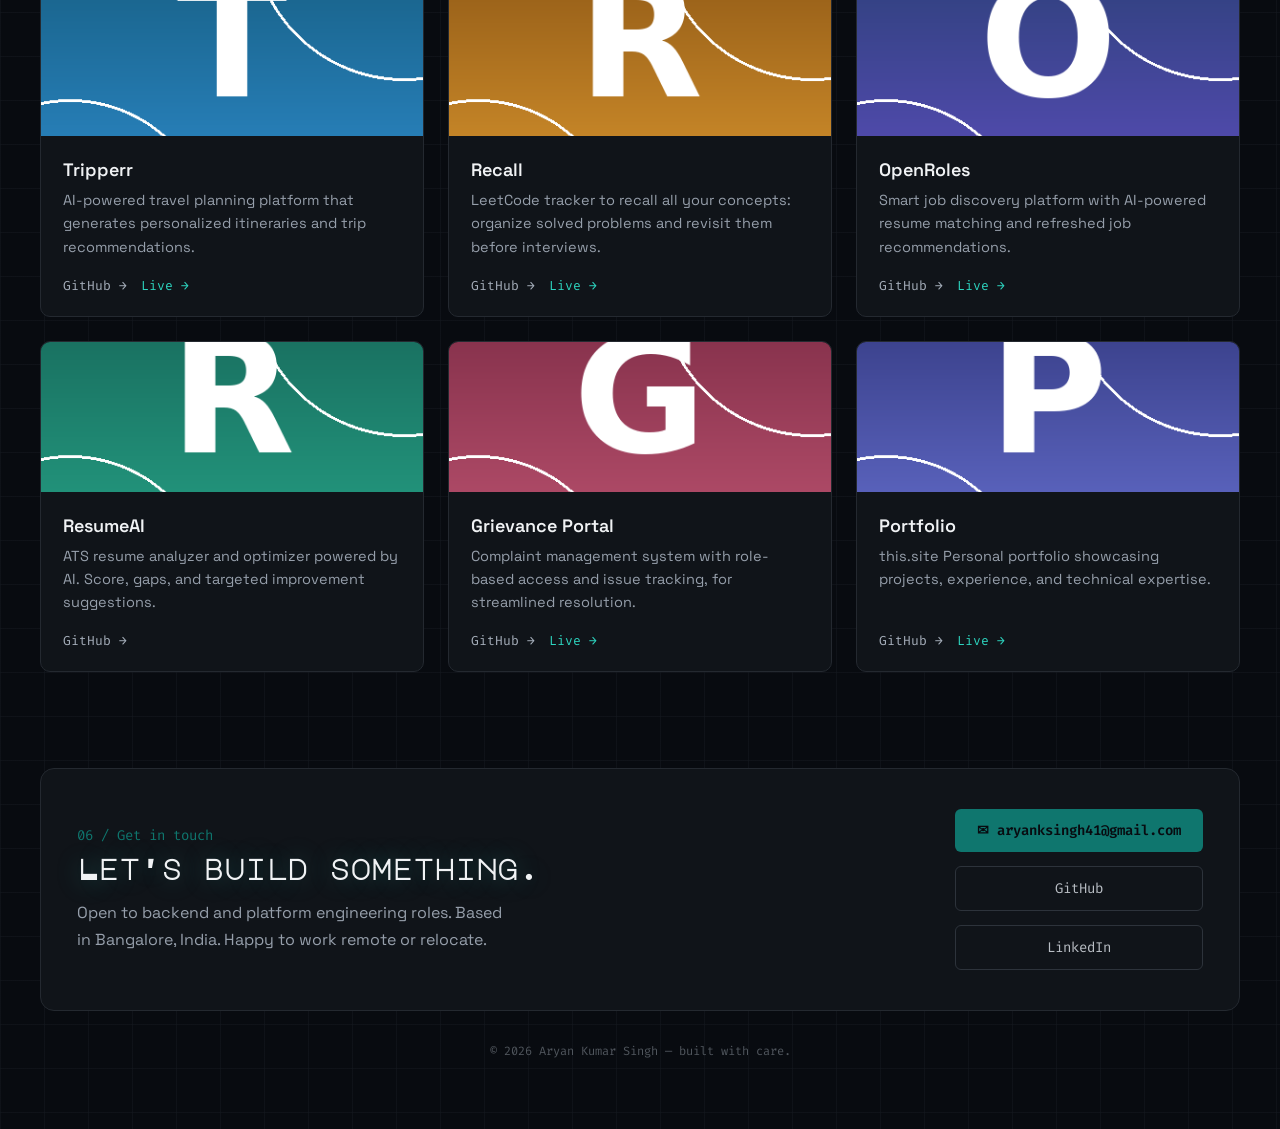
==== commit c56c54f6: "Sync with latest resume: email aryanksingh41@, IBM dates Jul 2024-Jun 2026, new CV PDF, About rewrit" ====
--- a/index.html
+++ b/index.html
@@ -52,7 +52,7 @@
         "@type": "CollegeOrUniversity",
         "name": "Haldia Institute of Technology"
       },
-      "email": "mailto:aryankrsingh7@gmail.com",
+      "email": "mailto:aryanksingh41@gmail.com",
       "address": {
         "@type": "PostalAddress",
         "addressLocality": "Bangalore",
@@ -108,7 +108,7 @@
                 <a href="https://github.com/fiercearyan" target="_blank" rel="noopener">GitHub</a>
                 <a href="https://www.linkedin.com/in/aryan-singh07/" target="_blank" rel="noopener">LinkedIn</a>
                 <a href="https://leetcode.com/fierce/" target="_blank" rel="noopener">LeetCode</a>
-                <a href="mailto:aryankrsingh7@gmail.com">Email</a>
+                <a href="mailto:aryanksingh41@gmail.com">Email</a>
             </div>
         </div>
 
@@ -148,8 +148,8 @@
                 <strong>IBM India Software Labs</strong> I engineer microservices for IBM Watsonx's Agentic AI
                 platform; before that I built high-volume, real-time airline financial systems at
                 <strong>Amadeus</strong>. Two-time <strong>IBM Special Recognition Award</strong> winner with a
-                proven record of cutting latency, accelerating deployments, and shipping production-grade,
-                cloud-native solutions. Passionate about clean code, system design, and engineering excellence.
+                proven record of cutting latency and accelerating deployments. I care about systems that stay
+                fast under load and code the next engineer can read.
             </p>
         </div>
     </section>
@@ -162,7 +162,7 @@
         </div>
         <div>
             <div class="job">
-                <div class="job-period">Jul 2024 — Present</div>
+                <div class="job-period">Jul 2024 — Jun 2026</div>
                 <div class="job-main">
                     <div class="job-role">Software Developer</div>
                     <div class="job-company">IBM India Software Labs</div>
@@ -172,7 +172,7 @@
                     <div class="job-bullet"><span class="tick">▸</span><span>Migrated distributed state storage from ETCD to Redis and implemented a caching layer, cutting read latency by 28% and improving throughput for high-frequency access patterns.</span></div>
                     <div class="job-bullet"><span class="tick">▸</span><span>Cut debugging and production issue investigation effort by 35% by implementing distributed tracing and monitoring with OpenTelemetry and Instana.</span></div>
                     <div class="job-bullet"><span class="tick">▸</span><span>Engineered Kafka and RabbitMQ event-driven pipelines with Redis caching and optimized MongoDB interaction patterns for fault-tolerant, high-throughput workload processing.</span></div>
-                    <div class="job-bullet"><span class="tick">▸</span><span>Built an end-to-end AI model lifecycle simulator and Go-based FVT validation frameworks that surfaced critical integration defects pre-release — earning the IBM Special Recognition Award (x2).</span></div>
+                    <div class="job-bullet"><span class="tick">▸</span><span>Built an end-to-end AI model lifecycle simulator and Go-based FVT validation frameworks that surfaced critical integration defects pre-release, earning the IBM Special Recognition Award (x2).</span></div>
                     <div class="job-bullet"><span class="tick">▸</span><span>Led HLD/LLD design sessions and code reviews, mentoring junior engineers and onboarding new members on backend services and deployment workflows.</span></div>
                 </div>
             </div>
@@ -359,7 +359,7 @@
                 <img class="proj-img" src="assets/img/recall.png" alt="Recall — LeetCode tracker">
                 <div class="proj-body">
                     <div class="proj-name">Recall</div>
-                    <div class="proj-desc">LeetCode tracker to recall all your concepts — organize solved problems and revisit them before interviews.</div>
+                    <div class="proj-desc">LeetCode tracker to recall all your concepts: organize solved problems and revisit them before interviews.</div>
                     <div class="proj-links">
                         <a class="gh" href="https://github.com/fiercearyan/LeetcodeTracker" target="_blank" rel="noopener">GitHub →</a>
                         <a class="lv" href="https://leetcode-tracker-mauve.vercel.app/dashboard/questions" target="_blank" rel="noopener">Live →</a>
@@ -422,7 +422,7 @@
                     India. Happy to work remote or relocate.</p>
             </div>
             <div class="contact-actions">
-                <button class="btn-primary" id="copy-email" type="button">✉ aryankrsingh7@gmail.com</button>
+                <button class="btn-primary" id="copy-email" type="button">✉ aryanksingh41@gmail.com</button>
                 <a href="https://github.com/fiercearyan" target="_blank" rel="noopener">GitHub</a>
                 <a href="https://www.linkedin.com/in/aryan-singh07/" target="_blank" rel="noopener">LinkedIn</a>
             </div>
